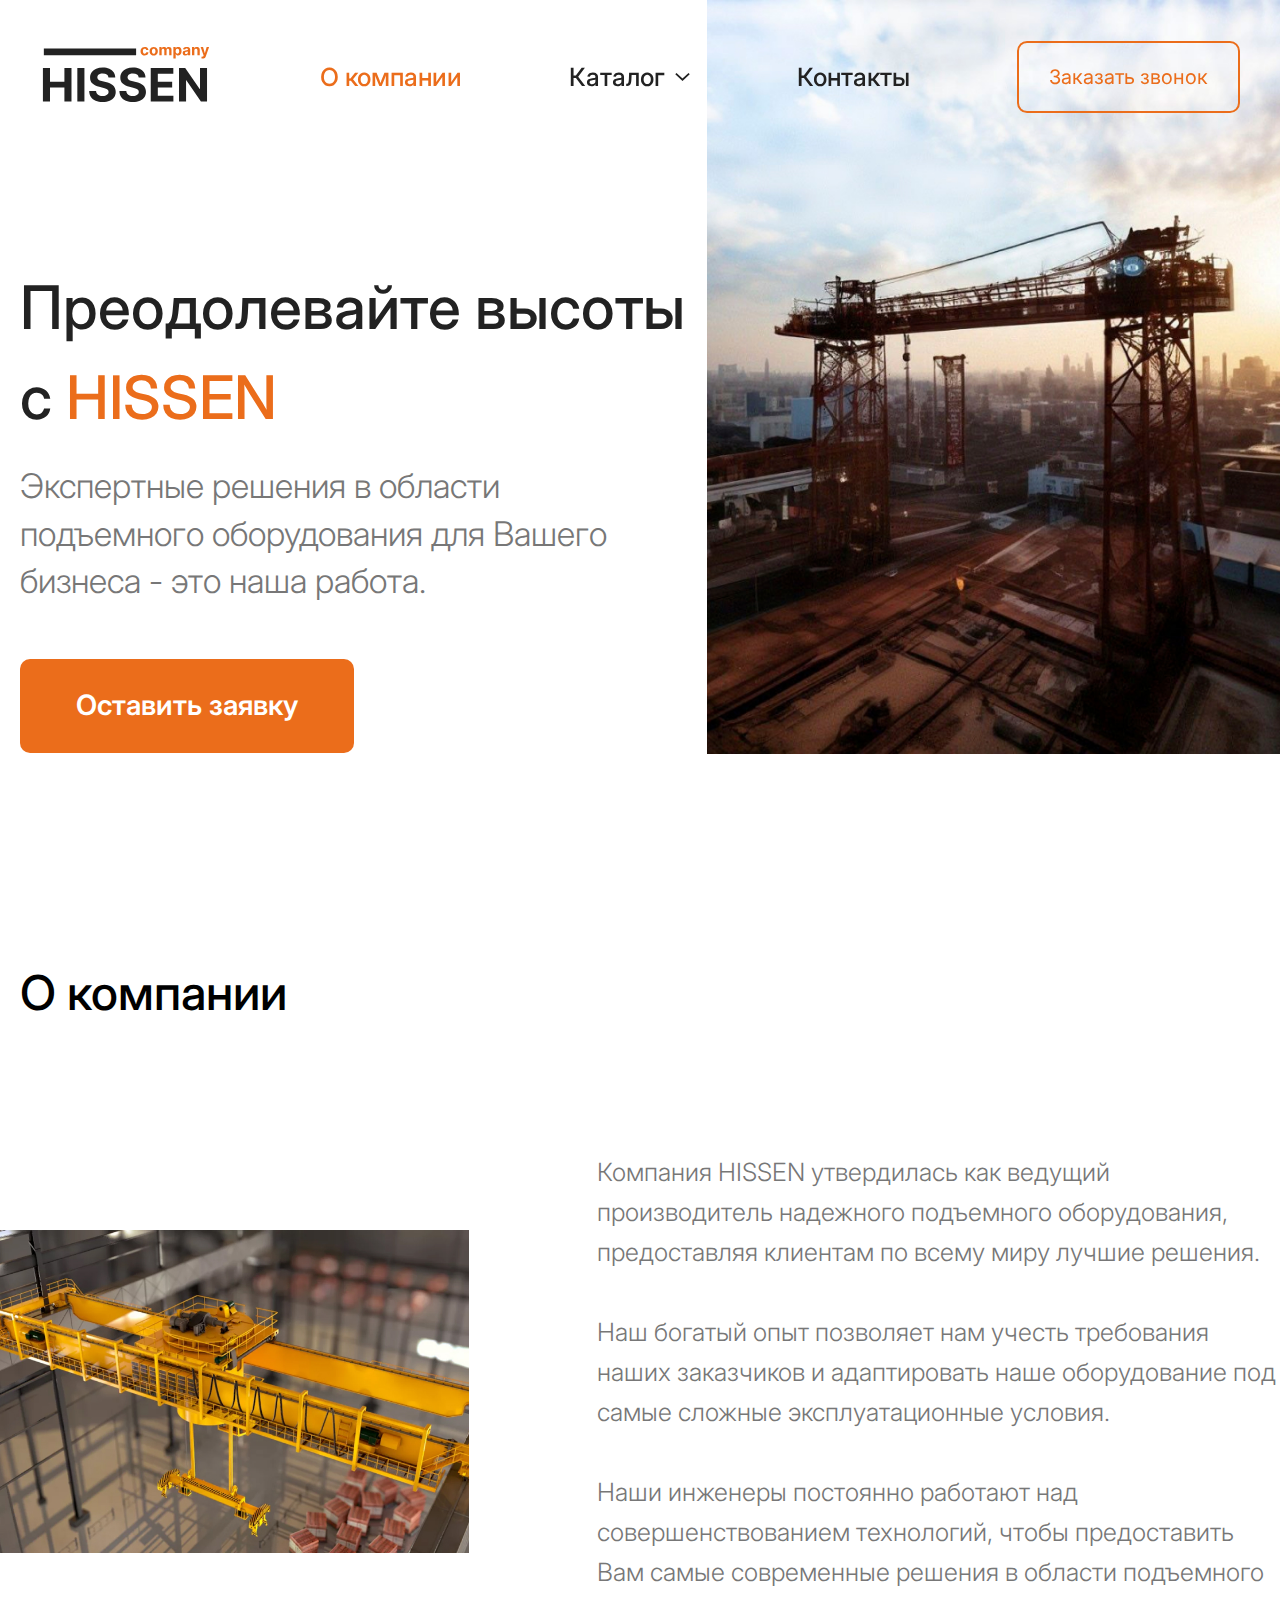
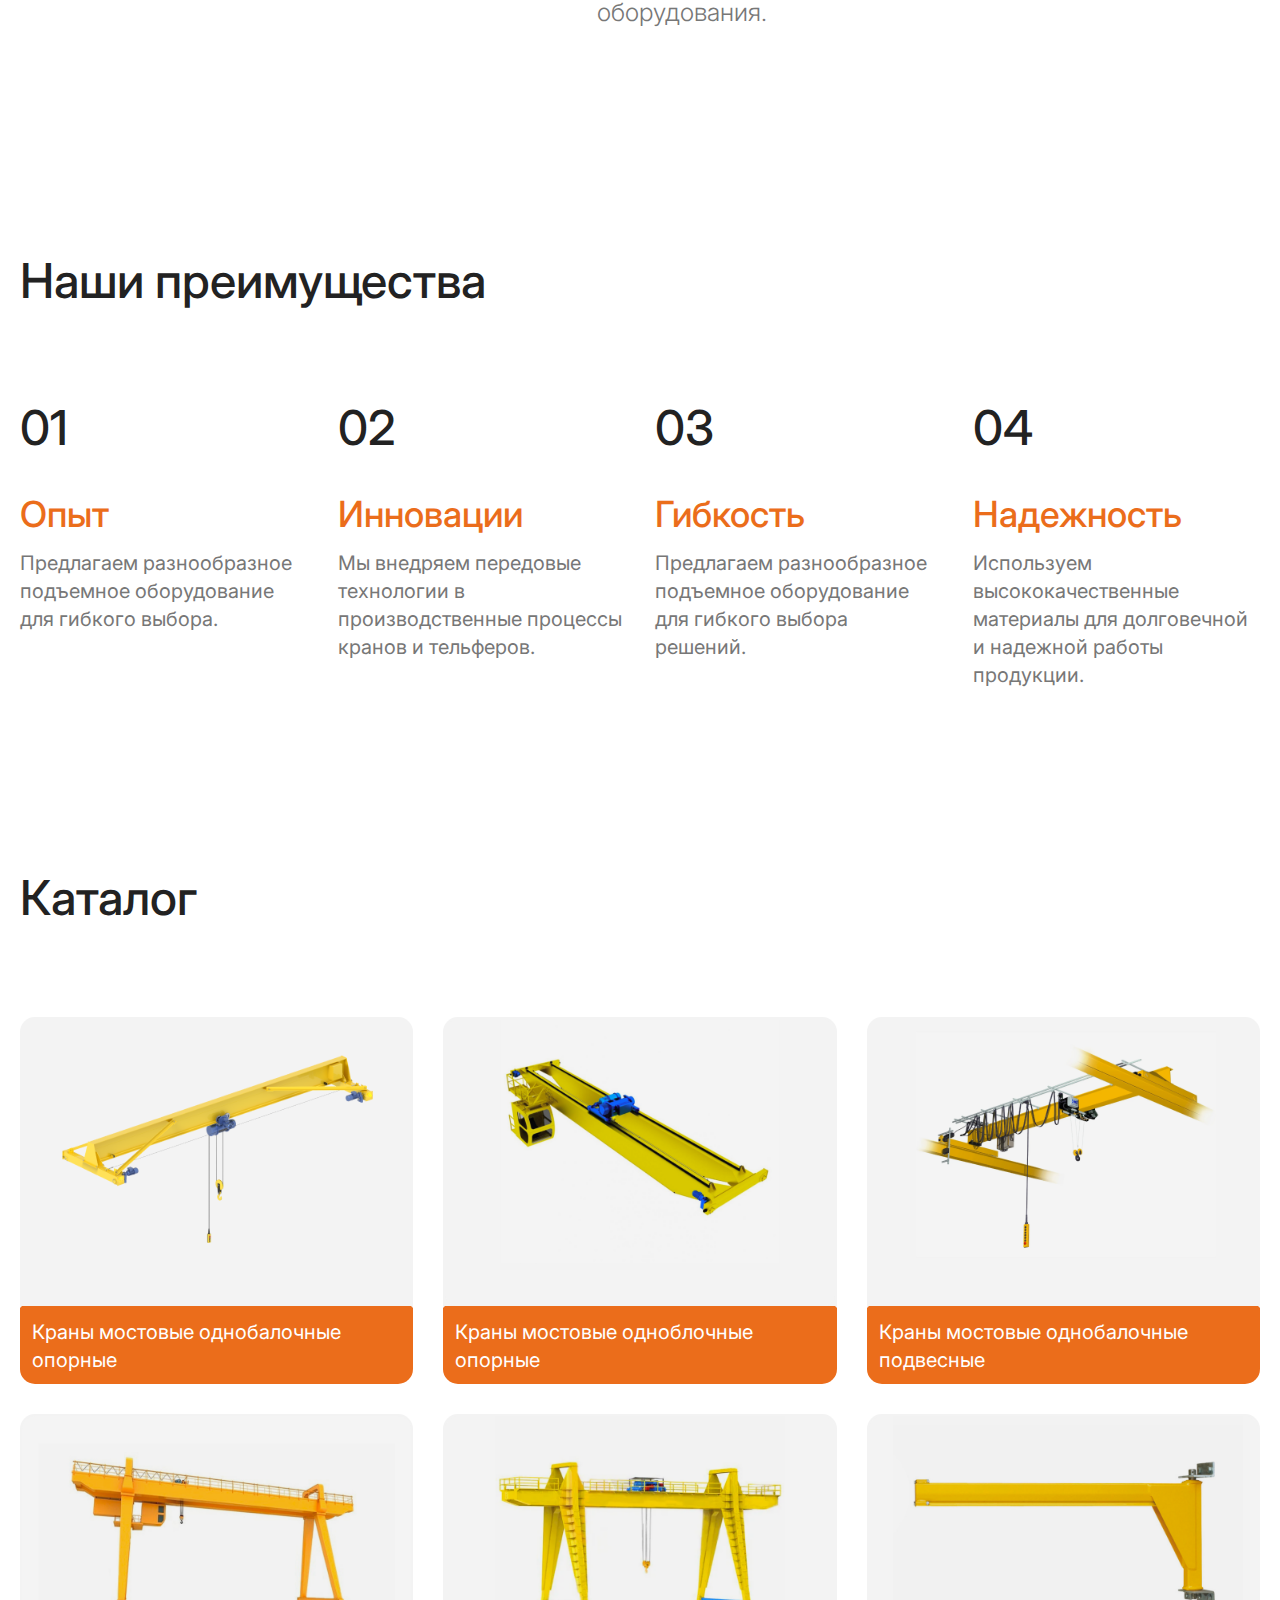
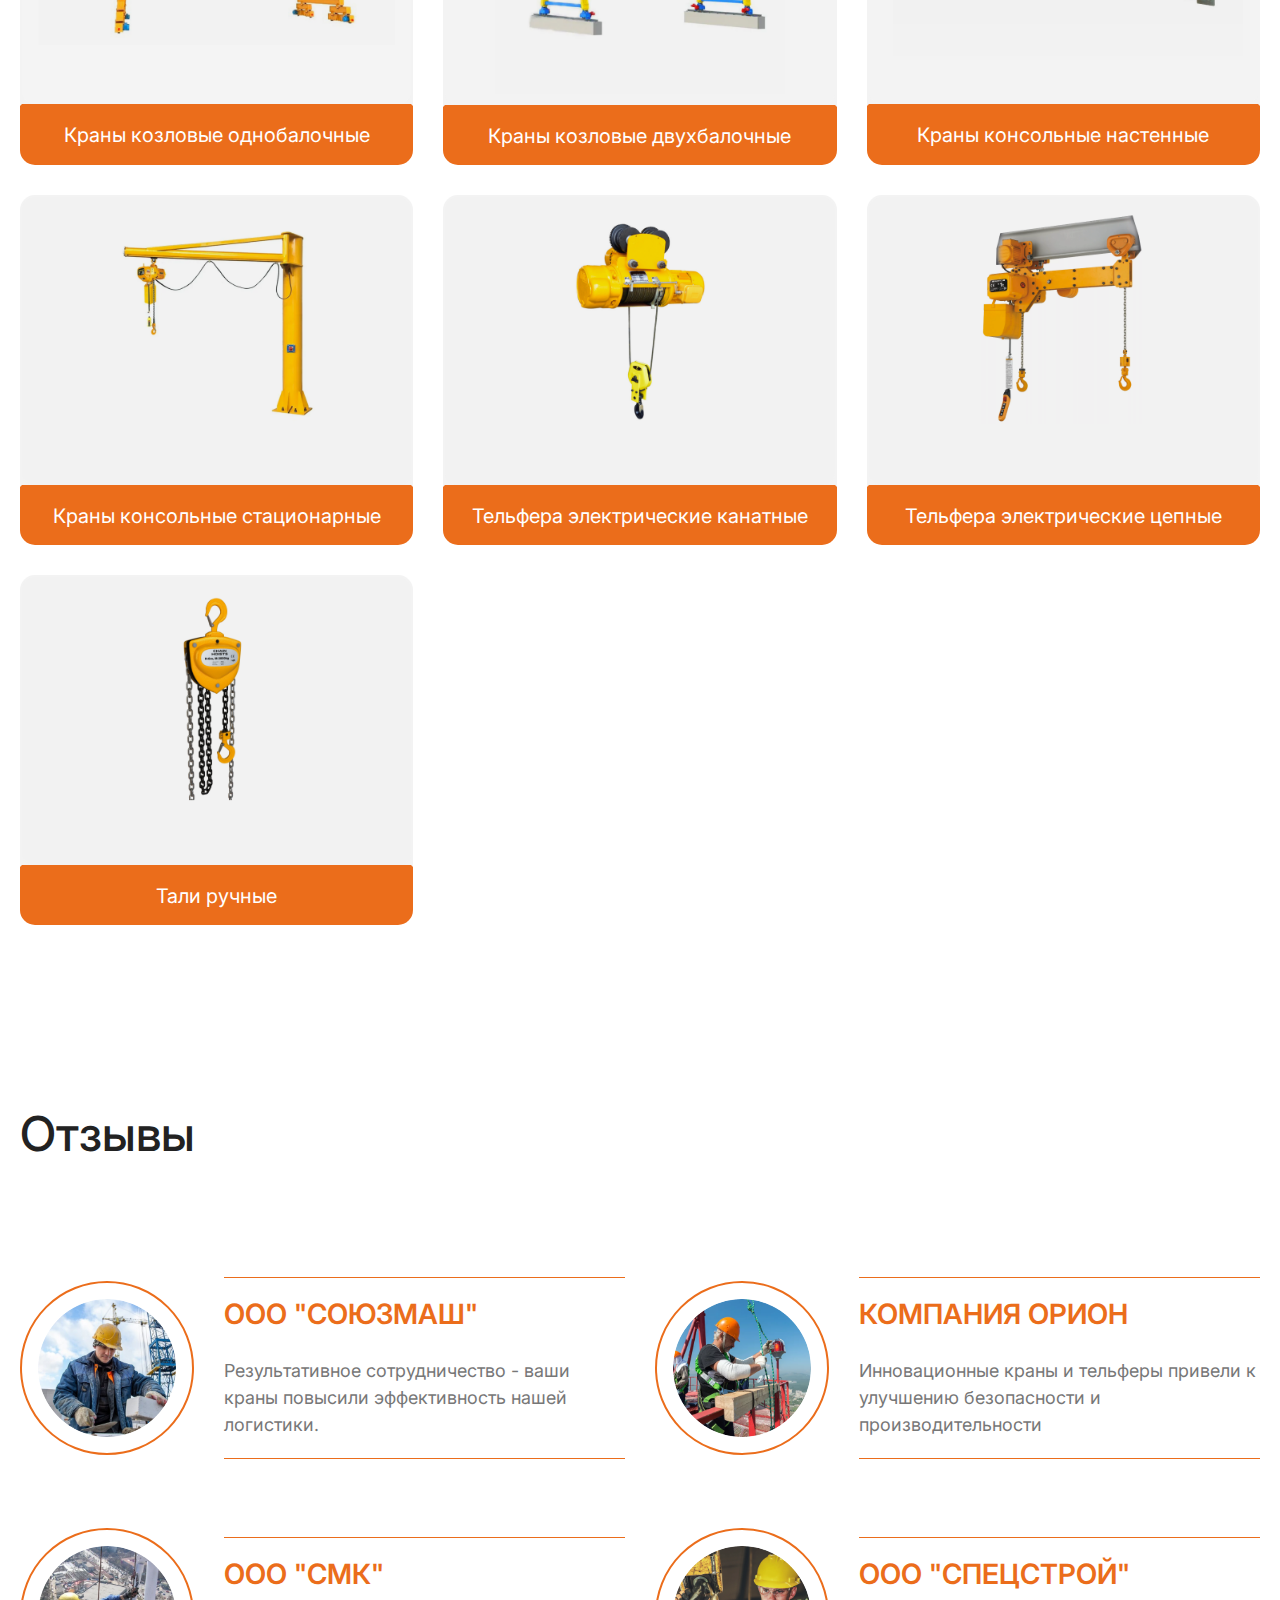
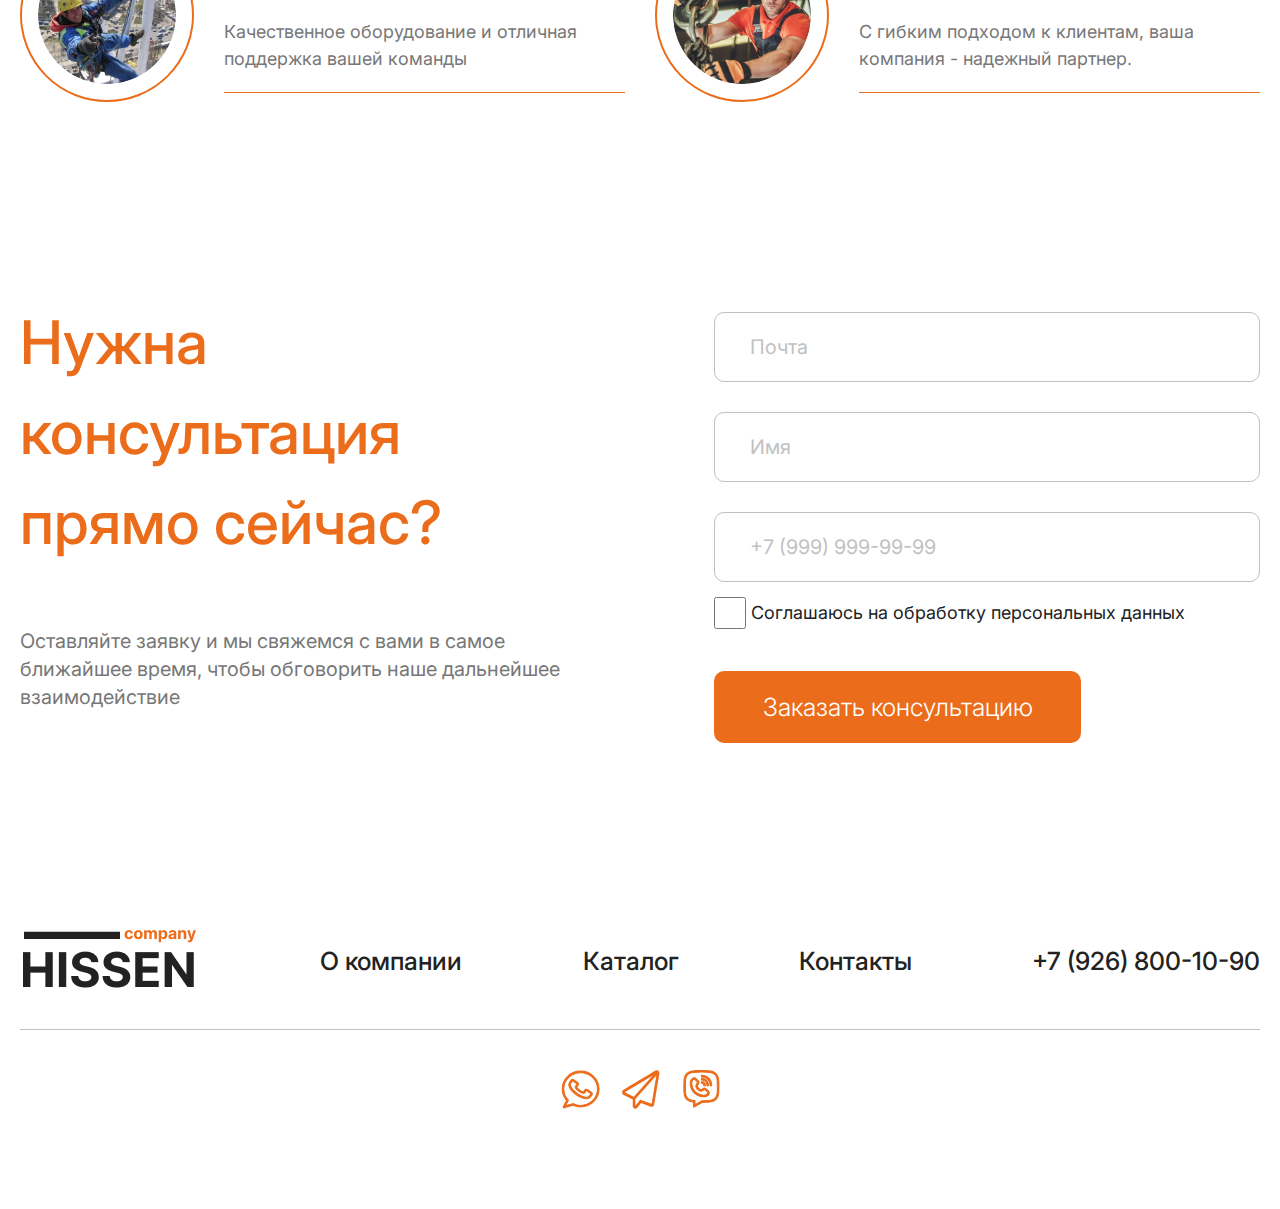
==== index.html @ 3a59b92f "Update index.html" ====
<!DOCTYPE html>
<html lang="en">
<head>
    <meta charset="UTF-8">
    <meta name="viewport" content="width=device-width, initial-scale=1.0">
    <title>Название</title>
    <link rel="stylesheet" href="./css/style.css">
</head>
<body>
    <header class="header">
        <div class="header-container container">
            <div class="header__logo header__logo_pc"><a href="/cran/index.html"><img src="./image/logo/logo.svg" alt=""></a></div>
            <div class="menu__list">
                <ul class="navbar">
                    <li><a class="menu__link text_active" href="/cran/index.html">О компании</a></li>
                    <li>
                        <a href="/cran/catalog.html" class="menu__link">Каталог</a>
                        <span class="menu__arrow">
                            <svg width="17" height="10" viewBox="0 0 17 10" fill="none" xmlns="http://www.w3.org/2000/svg">
                                <path d="M1 1.10422L8.5 8.10422L16 1.10422" stroke-width="2"/>
                            </svg>
                        </span>
                        <div class="menu__sub-list-container">
                            <ul class="menu__sub-list">
                                <li>
                                    <a href="#" class="menu__sab-link">Краны мостовые</a>
                                </li>
                                <li>
                                    <a href="#" class="menu__sab-link">Краны козловые</a>
                                </li>
                                <li>
                                    <a href="#" class="menu__sab-link">Краны консольные</a>
                                </li>
                                <li>
                                    <a href="#" class="menu__sab-link">Тельферы</a>
                                </li>
                            </ul>
                        </div>
                    </li>
                    <li><a class="menu__link" href="#">Контакты</a></li>
                </ul>
            </div>
            <a class="header__button header__button_pc">Заказать звонок</a>
            <div class="hamburger-menu">
                <input id="menu__toggle" type="checkbox">
                <label class="menu__btn" for="menu__toggle">
                <span></span>
                </label>
                <ul class="menu__box">
                    <li><a class="menu__item" href="#">О компании</a></li>
                    <li>
                        <div class="menu__box-arrow">
                            <a href="#" class="menu__item">Каталог</a>
                            <span class="menu__arrow"><img src="./image/arrow.svg" alt="arrow"></span>
                        </div>
                        <ul class="menu__sub-list">
                            <li>
                                <a href="#" class="menu__sab-link">Краны мостовые</a>
                            </li>
                            <li>
                                <a href="#" class="menu__sab-link">Краны козловые</a>
                            </li>
                            <li>
                                <a href="#" class="menu__sab-link">Краны консольные</a>
                            </li>
                            <li>
                                <a href="#" class="menu__sab-link">Тельферы</a>
                            </li>
                        </ul>
                    </li>
                    <li><a class="menu__item" href="#">Контакты</a></li>
                    <li><a class="header__button menu__item">Заказать звонок</a></li>
                </ul>
            </div>
        </div>
    </header>
    <div class="head">
        <div class="container">
            <div class="head__body">
                <div class="head__title"><h1>Преодолевайте высоты с <span>HISSEN</span></h1></div>
                <div class="head__text"><p>Экспертные решения в области подъемного оборудования для Вашего бизнеса - это наша работа.</p></div>
                <a href="#" class="head__button"><h4>Оставить заявку</h4></a>
            </div>
            <div class="head__img"><img src="./image/head/кран.jpg" alt=""></div>
        </div>
    </div>
    <div class="about">
        <div class="container">
            <div class="about__title"><h2>О компании</h2></div>
        </div>
        <div class="about__body">
            <div class="about__img"><img src="./image/about/кран.jpg" alt=""></div>
            <div class="container">
                <div class="about__text">
                    <p>Компания HISSEN утвердилась как ведущий производитель надежного подъемного оборудования, предоставляя клиентам по всему миру лучшие решения.</p>
                    <p>Наш богатый опыт позволяет нам учесть требования наших заказчиков и адаптировать наше оборудование под самые сложные эксплуатационные условия.</p>
                    <p>Наши инженеры постоянно работают над совершенствованием технологий, чтобы предоставить Вам самые современные решения в области подъемного оборудования.</p>
                </div>
            </div>
        </div>
    </div>
    <div class="advantage">
        <div class="container">
            <div class="advantage__title"><h2>Наши преимущества</h2></div>
            <div class="advantage__body">
                <div class="block-advantage">
                    <div class="block-advantage__number"><h2>01</h2></div>
                    <div class="block-advantage__body">
                        <div class="block-advantage__title"><h3>Опыт</h3></div>
                        <div class="block-advantage__text"><p>Предлагаем разнообразное подъемное оборудование для гибкого выбора.</p></div>
                    </div>
                </div>
                <div class="block-advantage">
                    <div class="block-advantage__number"><h2>02</h2></div>
                    <div class="block-advantage__body">
                        <div class="block-advantage__title"><h3>Инновации</h3></div>
                        <div class="block-advantage__text"><p>Мы внедряем передовые технологии в производственные процессы кранов и тельферов.</p></div>
                    </div>
                </div>
                <div class="block-advantage">
                    <div class="block-advantage__number"><h2>03</h2></div>
                    <div class="block-advantage__body">
                        <div class="block-advantage__title"><h3>Гибкость</h3></div>
                        <div class="block-advantage__text"><p>Предлагаем разнообразное подъемное оборудование для гибкого выбора решений.</p></div>
                    </div>
                </div>
                <div class="block-advantage">
                    <div class="block-advantage__number"><h2>04</h2></div>
                    <div class="block-advantage__body">
                        <div class="block-advantage__title"><h3>Надежность</h3></div>
                        <div class="block-advantage__text"><p>Используем высококачественные материалы для долговечной и надежной работы продукции.</p></div>
                    </div>
                </div>
            </div>
        </div>
    </div>
    <div class="catalog">
        <div class="container">
            <div class="catalog__title"><h2>Каталог</h2></div>
            <div class="catalog__body">
                <div class="block-catalog" onclick="location.href='#';">
                    <div class="block-catalog__img"><img src="./image/catalog/мостовой одноблочный опорный.png" alt=""></div>
                    <div class="block-catalog__body">
                        <div class="block-catalog__text"><p>Краны мостовые однобалочные опорные</p></div>
                    </div>
                </div>
                <div class="block-catalog" onclick="location.href='#';">
                    <div class="block-catalog__img"><img src="./image/catalog/мостовой двухбалочный опорный.png" alt=""></div>
                    <div class="block-catalog__body">
                        <div class="block-catalog__text"><p>Краны мостовые одноблочные опорные</p></div>
                    </div>
                </div>
                <div class="block-catalog" onclick="location.href='#';">
                    <div class="block-catalog__img"><img src="./image/catalog/мостовые однобалочные подвесные.png" alt=""></div>
                    <div class="block-catalog__body">
                        <div class="block-catalog__text"><p>Краны мостовые однобалочные подвесные</p></div>
                    </div>
                </div>
                <div class="block-catalog" onclick="location.href='#';">
                    <div class="block-catalog__img"><img src="./image/catalog/козловой однобалочный.png" alt=""></div>
                    <div class="block-catalog__body">
                        <div class="block-catalog__text"><p>Краны козловые однобалочные</p></div>
                    </div>
                </div>
                <div class="block-catalog" onclick="location.href='#';">
                    <div class="block-catalog__img"><img src="./image/catalog/козловой двухбалочный.png" alt=""></div>
                    <div class="block-catalog__body">
                        <div class="block-catalog__text"><p>Краны козловые двухбалочные</p></div>
                    </div>
                </div>
                <div class="block-catalog" onclick="location.href='#';">
                    <div class="block-catalog__img"><img src="./image/catalog/консольные настенные.png" alt=""></div>
                    <div class="block-catalog__body">
                        <div class="block-catalog__text"><p>Краны консольные настенные</p></div>
                    </div>
                </div>
                <div class="block-catalog" onclick="location.href='#';">
                    <div class="block-catalog__img"><img src="./image/catalog/консольный стационарный.png" alt=""></div>
                    <div class="block-catalog__body">
                        <div class="block-catalog__text"><p>Краны консольные стационарные</p></div>
                    </div>
                </div>
                <div class="block-catalog" onclick="location.href='#';">
                    <div class="block-catalog__img"><img src="./image/catalog/Тельфер электрический катный.png" alt=""></div>
                    <div class="block-catalog__body">
                        <div class="block-catalog__text"><p>Тельфера электрические канатные</p></div>
                    </div>
                </div>
                <div class="block-catalog" onclick="location.href='#';">
                    <div class="block-catalog__img"><img src="./image/catalog/тельфер электрический цепной.png" alt=""></div>
                    <div class="block-catalog__body">
                        <div class="block-catalog__text"><p>Тельфера электрические цепные</p></div>
                    </div>
                </div>
                <div class="block-catalog" onclick="location.href='#';">
                    <div class="block-catalog__img"><img src="./image/catalog/тали ручной.png" alt=""></div>
                    <div class="block-catalog__body">
                        <div class="block-catalog__text"><p>Тали ручные</p></div>
                    </div>
                </div>
            </div>
        </div>
    </div>
    <div class="feedback">
        <div class="container">
            <div class="feedback__title"><h2>Отзывы</h2></div>
            <div class="feedback__body">
                <div class="feedback-block">
                    <div class="feedback-block__img"><img src="./image/feedback/1 строитель.png" alt=""></div>
                    <div class="feedback-block__body">
                        <div class="feedback-block__title"><h4>ООО "СОЮЗМАШ"</h4></div>
                        <div class="feedback-block__text"><p>Результативное сотрудничество - ваши краны повысили эффективность нашей логистики.</p></div>
                    </div>
                </div>
                <div class="feedback-block">
                    <div class="feedback-block__img"><img src="./image/feedback/2 строитель.png" alt=""></div>
                    <div class="feedback-block__body">
                        <div class="feedback-block__title"><h4>КОМПАНИЯ ОРИОН</h4></div>
                        <div class="feedback-block__text"><p>Инновационные краны и тельферы привели к улучшению безопасности и производительности</p></div>
                    </div>
                </div>
                <div class="feedback-block">
                    <div class="feedback-block__img"><img src="./image/feedback/3 строитель.png" alt=""></div>
                    <div class="feedback-block__body">
                        <div class="feedback-block__title"><h4>ООО "СМК"</h4></div>
                        <div class="feedback-block__text"><p>Качественное оборудование и отличная поддержка вашей команды</p></div>
                    </div>
                </div>
                <div class="feedback-block">
                    <div class="feedback-block__img"><img src="./image/feedback/4 строитель.png" alt=""></div>
                    <div class="feedback-block__body">
                        <div class="feedback-block__title"><h4>ООО "СПЕЦСТРОЙ"</h4></div>
                        <div class="feedback-block__text"><p>С гибким подходом к клиентам, ваша компания - надежный партнер.</p></div>
                    </div>
                </div>
            </div>
        </div>
    </div>
    <div class="form">
        <div class="container">
            <div class="form__text-block">
                <div class="form__title"><h2>Нужна консультация прямо сейчас?</h2></div>
                <div class="form__text"><p>Оставляйте заявку и мы свяжемся с вами в самое ближайшее время, чтобы обговорить наше дальнейшее взаимодействие</p></div>
            </div>
            <form class="form-main">
                <input type="email" placeholder="Почта" class="form-main__input-email input" name="email" tabindex="1">
                <input type="name" placeholder="Имя" class="form-main__input-name input" name="name" tabindex="2">
                <input type="tel" placeholder="+7 (999) 999-99-99" class="form-main__input-tel input" name="tel" required tabindex="3">
                <div class="form-main__chekbox-personal">
                    <input type="checkbox" class="form-main__chekbox" name="personal-info" value="yes" required tabindex="4">
                    <label for="checkbox"><p class="form-main__text">Соглашаюсь на обработку персональных данных</p></label>
                </div>
                <button type="submit" class="form-main__button">Заказать консультацию</button>
            </form>
        </div>
    </div>
    <footer class="footer">
        <div class="container">
            <div class="footer__main">
                <div class="footer__logo"><a href="#"><img src="./image/logo/logo.png" alt=""></a></div>
                <div class="menu__list">
                    <ul class="navbar">
                        <li><a class="menu__link" href="#">О компании</a></li>
                        <li><a class="menu__link" href="#">Каталог</a></li>
                        <li><a class="menu__link" href="#">Контакты</a></li>
                    </ul>
                </div>
                <a href="#" class="footer__phone">+7 (926) 800-10-90</a>
            </div>
            <div class="footer-messenger">
                <div class="footer-messenger__whatsapp"><a href="#"><img src="./image/footer/whatsapp.svg" alt=""></a></div>
                <div class="footer-messenger__tg"><a href="#"><img src="./image/footer/tg.svg" alt=""></a></div>
                <div class="footer-messenger__viber"><a href="#"><img src="./image/footer/viber.svg" alt=""></a></div>
            </div>
        </div>
    </footer>
    <script src="./js/script.js"></script>
</body>
</html>
---- css/style.css ----
@charset "UTF-8";
/*Обнуление*/
@import url("https://fonts.googleapis.com/css2?family=Inter:wght@100..900&display=swap");
* {
  padding: 0;
  margin: 0;
  border: 0;
}

*, *:before, *:after {
  box-sizing: border-box;
}

:focus, :active {
  outline: none;
}

a:focus, a:active {
  outline: none;
}

nav, footer, header, aside {
  display: block;
}

html, body {
  height: 100%;
  width: 100%;
  font-size: 100%;
  line-height: 1;
  font-size: 14px;
  -ms-text-size-adjust: 100%;
  -moz-text-size-adjust: 100%;
  -webkit-text-size-adjust: 100%;
}

input, button, textarea {
  font-family: inherit;
}

input::-ms-clear {
  display: none;
}

button {
  cursor: pointer;
}

button::-moz-focus-inner {
  padding: 0;
  border: 0;
}

a, a:visited {
  text-decoration: none;
}

a:hover {
  text-decoration: none;
}

ul li {
  list-style: none;
}

img {
  vertical-align: top;
}

h1, h2, h3, h4, h5, h6 {
  font-size: inherit;
  font-weight: inherit;
}

/*--------------------*/
body {
  font-family: "Inter", sans-serif;
  font-optical-sizing: auto;
  font-style: normal;
}

.container {
  max-width: 1520px;
  margin: 0 auto;
}

.form .container .form__text-block .form__title, .head .container .head__body .head__title {
  font-size: 60px;
  font-weight: 500;
  line-height: 90px;
}
@media (max-width: 510px) {
  .form .container .form__text-block .form__title, .head .container .head__body .head__title {
    font-size: 40px;
    font-weight: 500;
    line-height: 57.6px;
  }
}

.pages_catalog .container .pages-catalog__title, .feedback .container .feedback__title, .catalog .container .catalog__title, .advantage .container .advantage__body .block-advantage .block-advantage__number, .advantage .container .advantage__title, .about .container .about__title {
  font-size: 48px;
  font-weight: 500;
  line-height: 57.6px;
}
@media (max-width: 510px) {
  .pages_catalog .container .pages-catalog__title, .feedback .container .feedback__title, .catalog .container .catalog__title, .advantage .container .advantage__body .block-advantage .block-advantage__number, .advantage .container .advantage__title, .about .container .about__title {
    font-size: 38px;
    font-weight: 500;
    line-height: 54px;
  }
}

.advantage .container .advantage__body .block-advantage .block-advantage__body .block-advantage__title {
  font-size: 36px;
  font-weight: 500;
  line-height: 54px;
}
@media (max-width: 510px) {
  .advantage .container .advantage__body .block-advantage .block-advantage__body .block-advantage__title {
    font-size: 28px;
    font-weight: 600;
    line-height: 33.6px;
  }
}

.pages_catalog .container .pages-catalog__body .pages-catalog-block__body .pages-catalog-block__title, .feedback .container .feedback__body .feedback-block .feedback-block__body .feedback-block__title, .head .container .head__body .head__button h4 {
  font-size: 28px;
  font-weight: 600;
  line-height: 33.6px;
}
@media (max-width: 510px) {
  .pages_catalog .container .pages-catalog__body .pages-catalog-block__body .pages-catalog-block__title, .feedback .container .feedback__body .feedback-block .feedback-block__body .feedback-block__title, .head .container .head__body .head__button h4 {
    font-size: 25px;
    font-weight: 500;
    line-height: 30px;
  }
}

.footer .container .footer__main .footer__phone, .footer .container .footer__main .menu__list .menu__link, .header .header-container .hamburger-menu, .header .header-container .menu__list .menu__link {
  font-size: 25px;
  font-weight: 500;
  line-height: 30px;
}
@media (max-width: 510px) {
  .footer .container .footer__main .footer__phone, .footer .container .footer__main .menu__list .menu__link, .header .header-container .hamburger-menu, .header .header-container .menu__list .menu__link {
    font-size: 20px;
    font-weight: 500;
    line-height: 28px;
  }
}

.head .container .head__body .head__text {
  font-size: 34px;
  font-weight: 300;
  line-height: 47.6px;
}
@media (max-width: 510px) {
  .head .container .head__body .head__text {
    font-size: 25px;
    font-weight: 300;
    line-height: 40px;
  }
}

.form .container .form-main .form-main__button, .about .about__body .container .about__text {
  font-size: 25px;
  font-weight: 300;
  line-height: 40px;
}
@media (max-width: 510px) {
  .form .container .form-main .form-main__button, .about .about__body .container .about__text {
    font-size: 20px;
    font-weight: 400;
    line-height: 28px;
  }
}

.form .container .form-main .input::-moz-placeholder {
  font-size: 20px;
  font-weight: 400;
  line-height: 28px;
}

.form .container .form-main .input::placeholder, .form .container .form-main .input, .form .container .form__text-block .form__text, .catalog .container .catalog__body .block-catalog .block-catalog__body .block-catalog__text, .advantage .container .advantage__body .block-advantage .block-advantage__body .block-advantage__text, .header .header-container .header__button, .header .header-container .menu__list .menu__sub-list-container .menu__sub-list .menu__sab-link {
  font-size: 20px;
  font-weight: 400;
  line-height: 28px;
}
@media (max-width: 510px) {
  .form .container .form-main .input::-moz-placeholder {
    font-size: 18px;
    font-weight: 400;
    line-height: 27px;
  }
  .form .container .form-main .input::placeholder, .form .container .form-main .input, .form .container .form__text-block .form__text, .catalog .container .catalog__body .block-catalog .block-catalog__body .block-catalog__text, .advantage .container .advantage__body .block-advantage .block-advantage__body .block-advantage__text, .header .header-container .header__button, .header .header-container .menu__list .menu__sub-list-container .menu__sub-list .menu__sab-link {
    font-size: 18px;
    font-weight: 400;
    line-height: 27px;
  }
}

.pages_catalog .container .pages-catalog__body .pages-catalog-block__body .pages-catalog-block__text, .form .container .form-main .form-main__chekbox-personal .form-main__text, .feedback .container .feedback__body .feedback-block .feedback-block__body .feedback-block__text {
  font-size: 18px;
  font-weight: 400;
  line-height: 27px;
}
@media (max-width: 510px) {
  .pages_catalog .container .pages-catalog__body .pages-catalog-block__body .pages-catalog-block__text, .form .container .form-main .form-main__chekbox-personal .form-main__text, .feedback .container .feedback__body .feedback-block .feedback-block__body .feedback-block__text {
    font-size: 16px;
    font-weight: 400;
    line-height: 26px;
  }
}

.header .header-container .menu__list .menu__sub-list-container .menu__sub-list .menu__sab-link:hover {
  color: #EB6D1B !important;
}

.text_active {
  color: #EB6D1B !important;
}

.header {
  padding: 40px 20px;
  position: fixed;
  left: 0%;
  right: 0%;
  color: #eeeeee;
  transition: 0.5s ease;
  z-index: 10;
}
.header._active {
  background-color: hsla(0, 0%, 100%, 0.85);
  -webkit-backdrop-filter: blur(4px);
          backdrop-filter: blur(4px);
}
@media (max-width: 900px) {
  .header {
    padding: 10px 20px;
  }
}
.header .header-container {
  display: flex;
  align-items: center;
  height: 100%;
  border-radius: 10px;
  padding: 0 20px;
}
.header .header-container .header__logo {
  font-size: 28px;
  z-index: 1;
  height: 73px;
}
.header .header-container .header__logo img {
  height: 100%;
}
@media (max-width: 900px) {
  .header .header-container .header__logo {
    height: 70px;
  }
  .header .header-container .header__logo img {
    height: 70px;
  }
}
.header .header-container .menu__list {
  display: flex;
  width: 100%;
  height: 100%;
  align-items: center;
  justify-content: center;
}
@media (max-width: 900px) {
  .header .header-container .menu__list {
    display: none;
  }
}
.header .header-container .menu__list .navbar {
  display: flex;
  justify-content: space-evenly;
  width: 100%;
}
.header .header-container .menu__list .navbar li {
  position: relative;
  display: flex;
  align-items: center;
}
.header .header-container .menu__list .menu__link {
  transition: all 0.2s ease;
  display: flex;
  color: #222222;
}
.header .header-container .menu__list .menu__link:hover {
  color: #EB6D1B;
}
.header .header-container .menu__list .navbar li:hover .menu__link {
  color: #EB6D1B;
}
.header .header-container .menu__list .menu__arrow {
  display: flex;
  align-items: center;
  transition: all 0.4s ease 0s;
  width: 15px;
  height: 100%;
  margin: 0 0 0 10px;
  cursor: pointer;
}
.header .header-container .menu__list .menu__arrow svg {
  stroke: #222222;
}
.header .header-container .menu__list .menu__arrow img {
  width: 100%;
  height: 7px;
}
.header .header-container .menu__list .navbar li:hover .menu__arrow {
  transform: rotate(180deg);
}
.header .header-container .menu__list .navbar li:hover .menu__arrow svg {
  stroke: #EB6D1B;
}
.header .header-container .menu__list .menu__sub-list-container {
  padding-top: 11px;
  position: absolute;
  display: flex;
  width: 100%;
  top: 100%;
  left: 50%;
  transform: translateX(-50%);
}
.header .header-container .menu__list .menu__sub-list-container .menu__sub-list {
  overflow: hidden;
  background-color: #fff;
  box-shadow: 0px 0px 10px 0px hsla(0, 0%, 0%, 0.15);
  position: absolute;
  display: flex;
  top: 100%;
  left: 50%;
  margin-top: 0px;
  justify-content: center;
  text-align: left;
  flex-direction: column;
  border-radius: 10px;
  pointer-events: all;
  pointer-events: none;
  transition: transform 0.2s ease-in-out;
  transform: scaleY(0) translateX(-50%);
  transform-origin: 0 0;
}
.header .header-container .menu__list .menu__sub-list-container .menu__sub-list li {
  margin: 7.5px 30px;
  white-space: nowrap;
}
.header .header-container .menu__list .menu__sub-list-container .menu__sub-list li:last-child {
  margin: 7.5px 30px 25px 30px;
}
.header .header-container .menu__list .menu__sub-list-container .menu__sub-list li:first-child {
  margin: 25px 30px 7.5px 30px;
}
.header .header-container .menu__list .menu__sub-list-container .menu__sub-list .menu__sab-link {
  color: #222222;
  transition: 0.2s ease;
}
.header .header-container .menu__list .navbar li:hover .menu__sub-list {
  transform: scaleY(1) translateX(-50%);
  pointer-events: fill;
}
.header .header-container .header__button {
  border: 2px solid #EB6D1B;
  border-radius: 10px;
  padding: 20px 30px;
  cursor: pointer;
  color: #EB6D1B;
  align-items: center;
  text-align: center;
  white-space: nowrap;
}
@media (max-width: 900px) {
  .header .header-container .header__button_pc {
    display: none;
  }
}

body._touch .header-container .menu__list .navbar li:hover .menu__link {
  color: #222222;
}
body._touch .header-container .menu__list .navbar li:hover .menu__arrow {
  transform: rotate(0deg);
}
body._touch .header-container .menu__list .navbar li:hover .menu__arrow svg {
  stroke: #222222;
}
body._touch .header-container .menu__list .navbar li:hover .menu__sub-list {
  transform: scaleY(0) translateX(-50%);
  pointer-events: fill;
}
body._touch .header-container .menu__list .navbar._active li:hover .menu__link {
  color: #EB6D1B;
}
body._touch .header-container .menu__list .navbar._active li:hover .menu__arrow {
  transform: rotate(180deg);
}
body._touch .header-container .menu__list .navbar._active li:hover .menu__arrow svg {
  stroke: #EB6D1B;
}
body._touch .header-container .menu__list .navbar._active li:hover .menu__sub-list {
  transform: scaleY(1) translateX(-50%);
  pointer-events: fill;
}

.header .header-container .hamburger-menu {
  display: none;
}
@media (max-width: 900px) {
  .header .header-container .hamburger-menu {
    display: flex;
  }
  .header .header-container .hamburger-menu #menu__toggle {
    display: none;
  }
  .header .header-container .hamburger-menu .menu__btn {
    display: flex;
    align-items: center;
    position: fixed;
    top: 32px;
    right: 34px;
    width: 26px;
    height: 26px;
    cursor: pointer;
    z-index: 1;
  }
  .header .header-container .hamburger-menu .menu__btn > span,
  .header .header-container .hamburger-menu .menu__btn > span::before,
  .header .header-container .hamburger-menu .menu__btn > span::after {
    display: block;
    position: absolute;
    width: 100%;
    height: 2px;
    background-color: #222;
  }
  .header .header-container .hamburger-menu .menu__btn > span::before {
    content: "";
    top: -8px;
  }
  .header .header-container .hamburger-menu .menu__btn > span::after {
    content: "";
    top: 8px;
  }
  .header .header-container .hamburger-menu .menu__box {
    width: 0;
    overflow: hidden;
    position: fixed;
    top: 0;
    left: 0px;
    padding-top: 100px;
    height: 100vh;
    background-color: #fff;
    transition: width 0.3s ease;
  }
  .header .header-container .hamburger-menu .menu__box li {
    min-width: 220px;
    margin: 20px 0;
    min-height: 44px;
  }
  .header .header-container .hamburger-menu .menu__box li a {
    display: block;
    height: 44px;
    margin: 0 30px;
  }
  .header .header-container .hamburger-menu .menu__box li._active > .menu__sub-list {
    max-height: 400px;
  }
  .header .header-container .hamburger-menu .menu__box li._active .menu__box-arrow .menu__arrow img {
    transform: rotate(180deg);
  }
  .header .header-container .hamburger-menu .menu__box .menu__box-arrow {
    display: flex;
    align-items: center;
    justify-content: center;
  }
  .header .header-container .hamburger-menu .menu__box .menu__box-arrow .menu__item {
    font-size: 20px;
    color: #222;
  }
  .header .header-container .hamburger-menu .menu__box .menu__box-arrow .menu__arrow {
    display: inline-block;
    transition: all 0.5s ease 0s;
    width: 40px;
    height: 44px;
    margin: 0 0 0 auto;
    background-color: #C1C1C1;
    cursor: pointer;
  }
  .header .header-container .hamburger-menu .menu__box .menu__box-arrow .menu__arrow img {
    width: 80%;
    height: 100%;
    display: flex;
    justify-content: center;
    margin: 0 auto;
    transition: all 0.4s ease;
    -webkit-transition: all 0.4s ease;
    -moz-transition: all 0.4s ease;
    -o-transition: all 0.4s ease;
  }
  .header .header-container .hamburger-menu .menu__box .menu__item {
    font-size: 20px;
    color: #222;
  }
  .header .header-container .hamburger-menu .menu__box .menu__sub-list {
    max-height: 0;
    font-size: 20px;
    background-color: #C1C1C1;
    overflow: hidden;
    transition: max-height 0.4s ease;
  }
  .header .header-container .hamburger-menu .menu__box .menu__sub-list li a {
    color: #222;
  }
  .header .header-container .hamburger-menu .menu__box .header__button {
    max-width: 230px;
    display: flex;
    align-items: center;
    justify-content: center;
  }
  .header .header-container .hamburger-menu #menu__toggle:checked ~ .menu__btn > span {
    transform: rotate(45deg);
  }
  .header .header-container .hamburger-menu #menu__toggle:checked ~ .menu__btn > span::before {
    top: 0;
    transform: rotate(0);
  }
  .header .header-container .hamburger-menu #menu__toggle:checked ~ .menu__btn > span::after {
    top: 0;
    transform: rotate(90deg);
  }
  .header .header-container .hamburger-menu #menu__toggle:checked ~ .menu__box {
    width: 100%;
  }
  .header .header-container .hamburger-menu .menu__btn > span,
  .header .header-container .hamburger-menu .menu__btn > span::before,
  .header .header-container .hamburger-menu .menu__btn > span::after {
    transition-duration: 0.25s;
  }
}

.head {
  margin-bottom: 170px;
  padding-bottom: 40px;
}
@media (max-width: 900px) {
  .head {
    background: url("../image/head/кран_затемнён.jpg") 0 0 no-repeat;
    background-size: cover;
  }
}
.head .container {
  display: flex;
}
.head .container .head__body {
  padding-top: 262px;
  margin: 0 20px;
}
.head .container .head__body .head__title {
  color: #222;
  margin-bottom: 20px;
}
.head .container .head__body .head__title span {
  color: #EB6D1B;
}
.head .container .head__body .head__text {
  color: #777777;
  margin-bottom: 54px;
}
.head .container .head__body .head__button {
  display: flex;
  width: 334px;
  height: 94px;
  background-color: #EB6D1B;
  border-radius: 10px;
}
.head .container .head__body .head__button h4 {
  width: 100%;
  display: flex;
  align-items: center;
  justify-content: center;
  color: #fff;
}
@media (max-width: 510px) {
  .head .container .head__body .head__button {
    width: 100%;
  }
}
.head .container .head__img {
  width: 100%;
  height: 100%;
}
@media (max-width: 900px) {
  .head .container .head__img {
    display: none;
  }
}
.head .container .head__img img {
  width: 100%;
  background-size: cover;
}

.about {
  margin-bottom: 180px;
}
.about .container .about__title {
  margin: 0 0 90px 20px;
}
.about .about__body {
  display: flex;
  align-items: center;
}
@media (max-width: 900px) {
  .about .about__body {
    flex-direction: column;
  }
}
.about .about__body .about__img {
  width: 100%;
  height: 100%;
  margin-right: 64px;
}
@media (max-width: 900px) {
  .about .about__body .about__img {
    width: 80%;
    margin: 0 auto;
  }
  .about .about__body .about__img img {
    border: 2px solid #EB6D1B;
    border-radius: 10px;
  }
}
.about .about__body .about__img img {
  width: 100%;
}
.about .about__body .container .about__text {
  color: #777777;
  margin-left: 64px;
}
.about .about__body .container .about__text p {
  margin: 40px 0;
}
@media (max-width: 900px) {
  .about .about__body .container .about__text {
    margin: 0 20px;
  }
}

.advantage {
  margin: 0 20px 180px 20px;
}
.advantage .container .advantage__title {
  color: #222;
  margin-bottom: 90px;
}
.advantage .container .advantage__body {
  display: grid;
  grid-template-columns: repeat(4, 1fr);
  grid-gap: 30px;
}
@media (max-width: 900px) {
  .advantage .container .advantage__body {
    grid-template-columns: repeat(2, 1fr);
  }
}
@media (max-width: 510px) {
  .advantage .container .advantage__body {
    grid-template-columns: repeat(1, 1fr);
  }
}
.advantage .container .advantage__body .block-advantage {
  display: flex;
  flex-direction: column;
}
@media (max-width: 510px) {
  .advantage .container .advantage__body .block-advantage {
    flex-direction: row;
  }
  .advantage .container .advantage__body .block-advantage .block-advantage__number {
    margin-right: 20px;
    margin: auto 20px auto 0;
  }
}
.advantage .container .advantage__body .block-advantage .block-advantage__number {
  color: #222;
  margin-bottom: 30px;
}
.advantage .container .advantage__body .block-advantage .block-advantage__body .block-advantage__title {
  color: #EB6D1B;
  margin-bottom: 8px;
}
.advantage .container .advantage__body .block-advantage .block-advantage__body .block-advantage__text {
  color: #777;
}

.catalog {
  margin: 0 20px 180px 20px;
}
.catalog .container .catalog__title {
  color: #222;
  margin-bottom: 90px;
}
.catalog .container .catalog__body {
  display: grid;
  grid-template-columns: repeat(3, 1fr);
  grid-gap: 30px;
  grid-auto-rows: minmax(100px, auto);
  justify-content: center;
}
@media (max-width: 900px) {
  .catalog .container .catalog__body {
    grid-template-columns: repeat(2, 1fr);
  }
}
@media (max-width: 510px) {
  .catalog .container .catalog__body {
    grid-template-columns: repeat(1, 1fr);
  }
}
.catalog .container .catalog__body .block-catalog {
  display: flex;
  flex-direction: column;
  cursor: pointer;
}
.catalog .container .catalog__body .block-catalog .block-catalog__img img {
  width: 100%;
  background-size: cover;
  background-color: #F3F3F3;
  border-top-left-radius: 15px;
  border-top-right-radius: 15px;
  border: 2px solid rgba(0, 0, 0, 0);
  border-bottom: 2px solid #EB6D1B;
}
.catalog .container .catalog__body .block-catalog .block-catalog__body {
  width: 100%;
  min-height: 58px;
  display: flex;
  align-items: center;
  justify-content: center;
  background-color: #EB6D1B;
  flex: 0 1 33.333%;
  border-bottom-left-radius: 15px;
  border-bottom-right-radius: 15px;
}
.catalog .container .catalog__body .block-catalog .block-catalog__body .block-catalog__text {
  color: #fff;
  height: 100%;
  display: flex;
  align-items: center;
  margin: 10px 12px;
}
.catalog .container .catalog__body .block-catalog:hover .block-catalog__img img {
  border-top: 2px solid #EB6D1B;
  border-left: 2px solid #EB6D1B;
  border-right: 2px solid #EB6D1B;
}

.feedback {
  margin: 0 20px 180px 20px;
}
.feedback .container .feedback__title {
  color: #222;
  margin-bottom: 90px;
}
.feedback .container .feedback__body {
  display: grid;
  grid-template-columns: repeat(2, 1fr);
  grid-gap: 30px;
  grid-auto-rows: minmax(100px, auto);
}
@media (max-width: 900px) {
  .feedback .container .feedback__body {
    grid-template-columns: repeat(1, 1fr);
  }
}
.feedback .container .feedback__body .feedback-block {
  display: flex;
}
@media (max-width: 510px) {
  .feedback .container .feedback__body .feedback-block {
    flex-direction: column;
    margin: 10px 0;
  }
}
.feedback .container .feedback__body .feedback-block .feedback-block__img {
  border-radius: 50%;
  border: 2px solid #EB6D1B;
  margin: auto 30px auto 0;
  width: 30%;
  padding: 16px;
}
.feedback .container .feedback__body .feedback-block .feedback-block__img img {
  width: 100%;
  border-radius: 50%;
}
@media (max-width: 510px) {
  .feedback .container .feedback__body .feedback-block .feedback-block__img {
    width: 50%;
    margin: auto;
  }
}
.feedback .container .feedback__body .feedback-block .feedback-block__body {
  margin: 24px 0;
  padding: 20px 0;
  width: 70%;
  border-top: 1px solid #EB6D1B;
  border-bottom: 1px solid #EB6D1B;
}
@media (max-width: 510px) {
  .feedback .container .feedback__body .feedback-block .feedback-block__body {
    width: 100%;
  }
}
.feedback .container .feedback__body .feedback-block .feedback-block__body .feedback-block__title {
  color: #EB6D1B;
  margin-bottom: 26px;
}
.feedback .container .feedback__body .feedback-block .feedback-block__body .feedback-block__text {
  color: #777;
}

.form {
  margin: 0 20px 180px 20px;
}
.form .container {
  display: flex;
  justify-content: space-between;
}
@media (max-width: 900px) {
  .form .container {
    flex-direction: column;
    justify-content: start;
  }
}
.form .container .form__text-block {
  width: 44%;
}
@media (max-width: 900px) {
  .form .container .form__text-block {
    width: 100%;
    margin-bottom: 100px;
  }
}
.form .container .form__text-block .form__title {
  color: #EB6D1B;
  margin-bottom: 60px;
}
@media (max-width: 900px) {
  .form .container .form__text-block .form__title {
    max-width: 800px;
  }
}
@media (max-width: 510px) {
  .form .container .form__text-block .form__title {
    font-size: 40px;
    font-weight: 500;
    line-height: 57.6px;
  }
}
.form .container .form__text-block .form__text {
  color: #777;
  max-width: 558px;
}
@media (max-width: 510px) {
  .form .container .form__text-block .form__text {
    font-size: 25px;
    font-weight: 300;
    line-height: 40px;
  }
}
.form .container .form-main {
  display: flex;
  flex-direction: column;
  width: 44%;
}
@media (max-width: 900px) {
  .form .container .form-main {
    width: 100%;
  }
}
.form .container .form-main .input {
  border: 1px solid #C1C1C1;
  border-radius: 10px;
  margin: 15px 0px;
  padding: 21px 35px;
  height: 70px;
  width: 100%;
  color: #222;
}
.form .container .form-main .input::-moz-placeholder {
  color: #C1C1C1;
}
.form .container .form-main .input::placeholder {
  color: #C1C1C1;
}
.form .container .form-main .form-main__chekbox-personal {
  display: flex;
  align-items: center;
  margin-bottom: 42.5px;
}
.form .container .form-main .form-main__chekbox-personal .form-main__chekbox {
  width: 32px;
  height: 32px;
  margin-right: 5px;
}
.form .container .form-main .form-main__chekbox-personal .form-main__chekbox:checked {
  accent-color: #fff;
}
.form .container .form-main .form-main__chekbox-personal .form-main__text {
  color: #222;
}
.form .container .form-main .form-main__button {
  color: #fff;
  background-color: #EB6D1B;
  border-radius: 10px;
  padding: 16px 40px;
  max-width: 367px;
}

.footer {
  margin: 0 20px;
  padding-bottom: 100px;
}
.footer .container .footer__main {
  display: flex;
  align-items: center;
  padding-bottom: 30px;
  margin-bottom: 40px;
  border-bottom: 1px solid #C1C1C1;
}
@media (max-width: 900px) {
  .footer .container .footer__main {
    flex-direction: column;
  }
  .footer .container .footer__main div {
    margin: 20px auto;
  }
  .footer .container .footer__main a {
    margin: 20px auto;
  }
}
.footer .container .footer__main .menu__list {
  width: 100%;
}
.footer .container .footer__main .menu__list .navbar {
  display: flex;
  justify-content: space-evenly;
}
@media (max-width: 510px) {
  .footer .container .footer__main .menu__list .navbar {
    flex-direction: column;
    justify-content: center;
  }
}
.footer .container .footer__main .menu__list .menu__link {
  color: #222;
  transition: 0.1s ease-in-out;
}
.footer .container .footer__main .menu__list .menu__link:hover {
  color: #EB6D1B;
}
@media (max-width: 510px) {
  .footer .container .footer__main .menu__list .menu__link {
    display: flex;
    justify-content: center;
  }
}
.footer .container .footer__main .footer__phone {
  color: #222;
  white-space: nowrap;
  transition: 0.1s ease-in-out;
}
.footer .container .footer__main .footer__phone:hover {
  color: #EB6D1B;
}
.footer .container .footer-messenger {
  display: flex;
  justify-content: center;
}
.footer .container .footer-messenger div {
  margin: 0 11px;
}
.pages_catalog {
  padding-top: 213px;
  margin: 0 20px;
  padding-bottom: 90px;
}
.pages_catalog .container .pages-catalog__title {
  color: #222;
  margin-bottom: 90px;
}
.pages_catalog .container .pages-catalog__body .pages-catalog-block {
  display: flex;
  justify-content: space-evenly;
  margin-bottom: 90px;
}
@media (max-width: 900px) {
  .pages_catalog .container .pages-catalog__body .pages-catalog-block {
    flex-direction: column;
  }
}
.pages_catalog .container .pages-catalog__body .pages-catalog-block__img {
  width: 40%;
}
@media (max-width: 900px) {
  .pages_catalog .container .pages-catalog__body .pages-catalog-block__img {
    width: 80%;
  }
}
.pages_catalog .container .pages-catalog__body .pages-catalog-block__img img {
  width: 100%;
}
.pages_catalog .container .pages-catalog__body .pages-catalog-block__img_left {
  margin-right: 100px;
}
@media (max-width: 900px) {
  .pages_catalog .container .pages-catalog__body .pages-catalog-block__img_left {
    margin: 30px auto 0px auto;
    order: 2;
  }
}
.pages_catalog .container .pages-catalog__body .pages-catalog-block__img_right {
  margin-left: 100px;
}
@media (max-width: 900px) {
  .pages_catalog .container .pages-catalog__body .pages-catalog-block__img_right {
    margin: 0 auto 30px auto;
  }
}
.pages_catalog .container .pages-catalog__body .pages-catalog-block__body {
  width: 50%;
}
@media (max-width: 900px) {
  .pages_catalog .container .pages-catalog__body .pages-catalog-block__body {
    width: 100%;
  }
}
.pages_catalog .container .pages-catalog__body .pages-catalog-block__body .pages-catalog-block__title {
  color: #222;
  margin-bottom: 20px;
}
.pages_catalog .container .pages-catalog__body .pages-catalog-block__body .pages-catalog-block__text {
  color: #777;
}
.pages_catalog .container .pages-catalog__body .pages-catalog-block__body .pages-catalog-block__text p {
  margin: 20px 0;
}
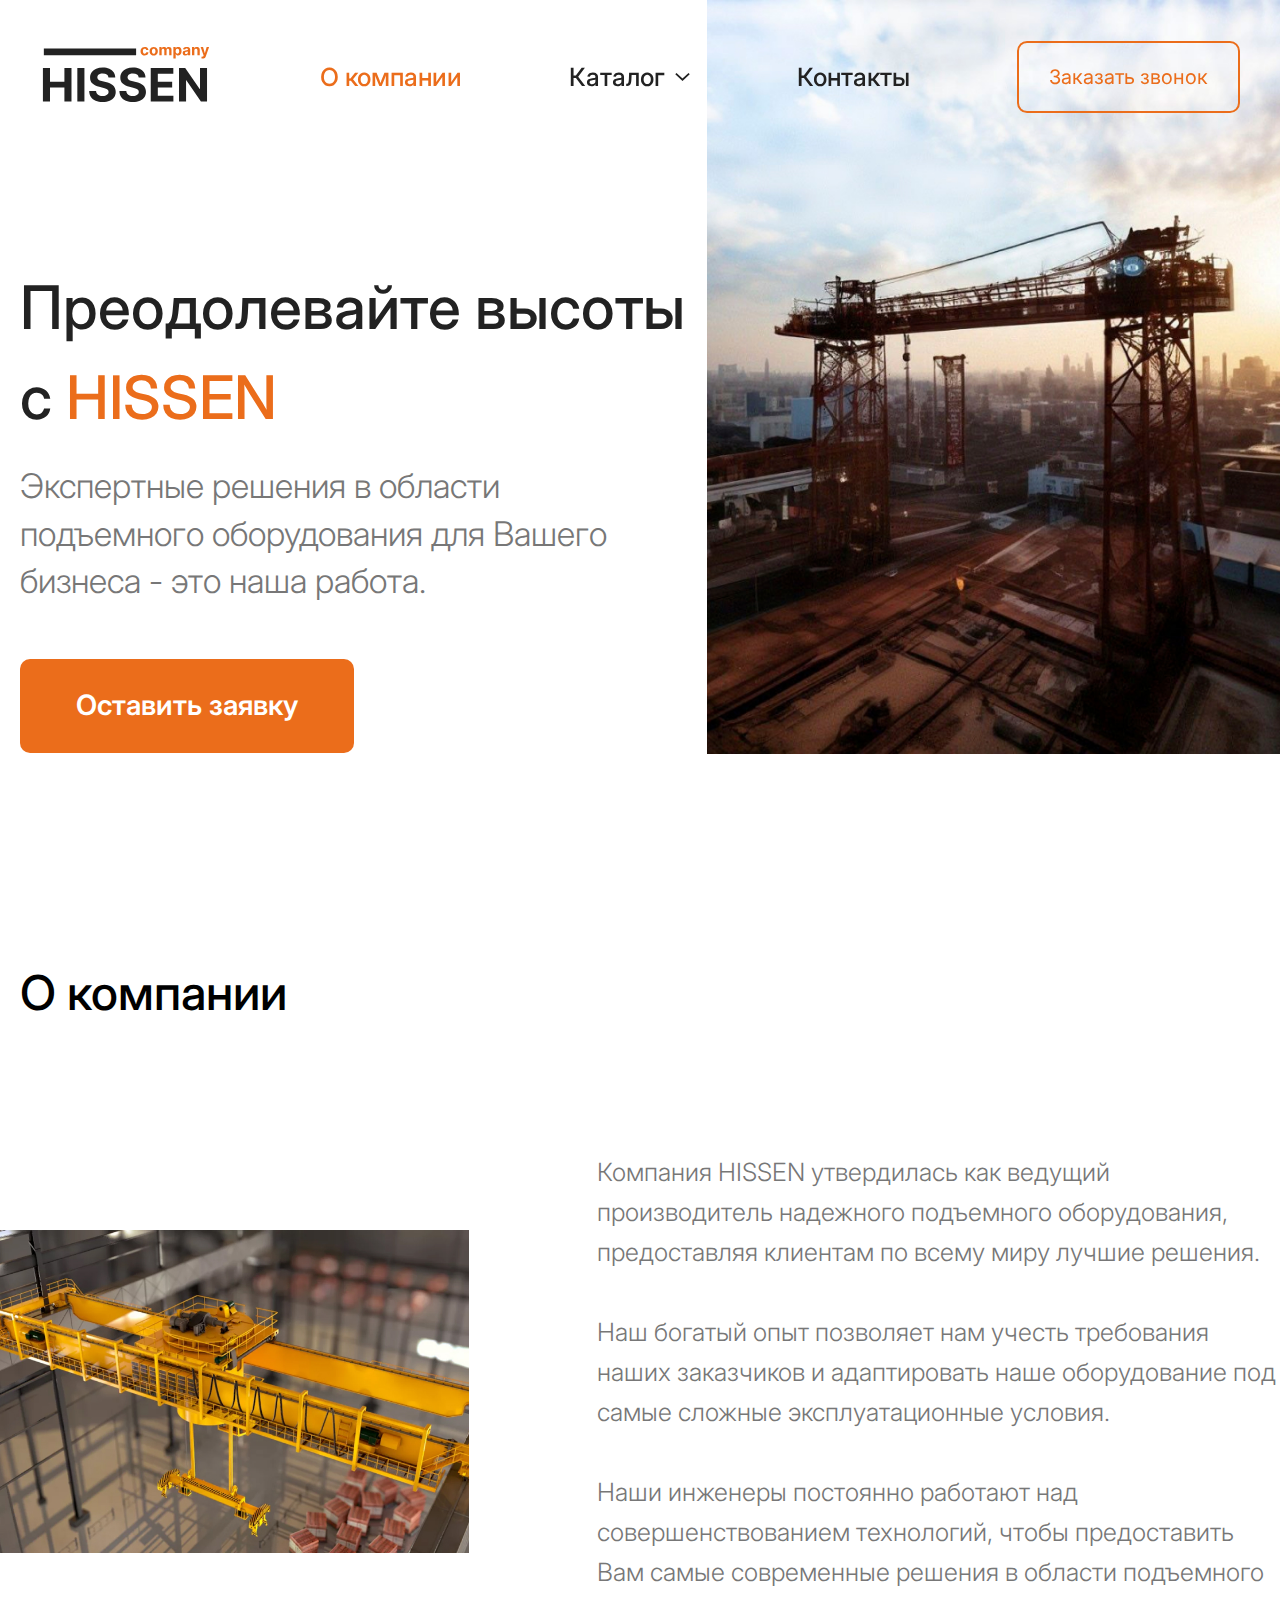
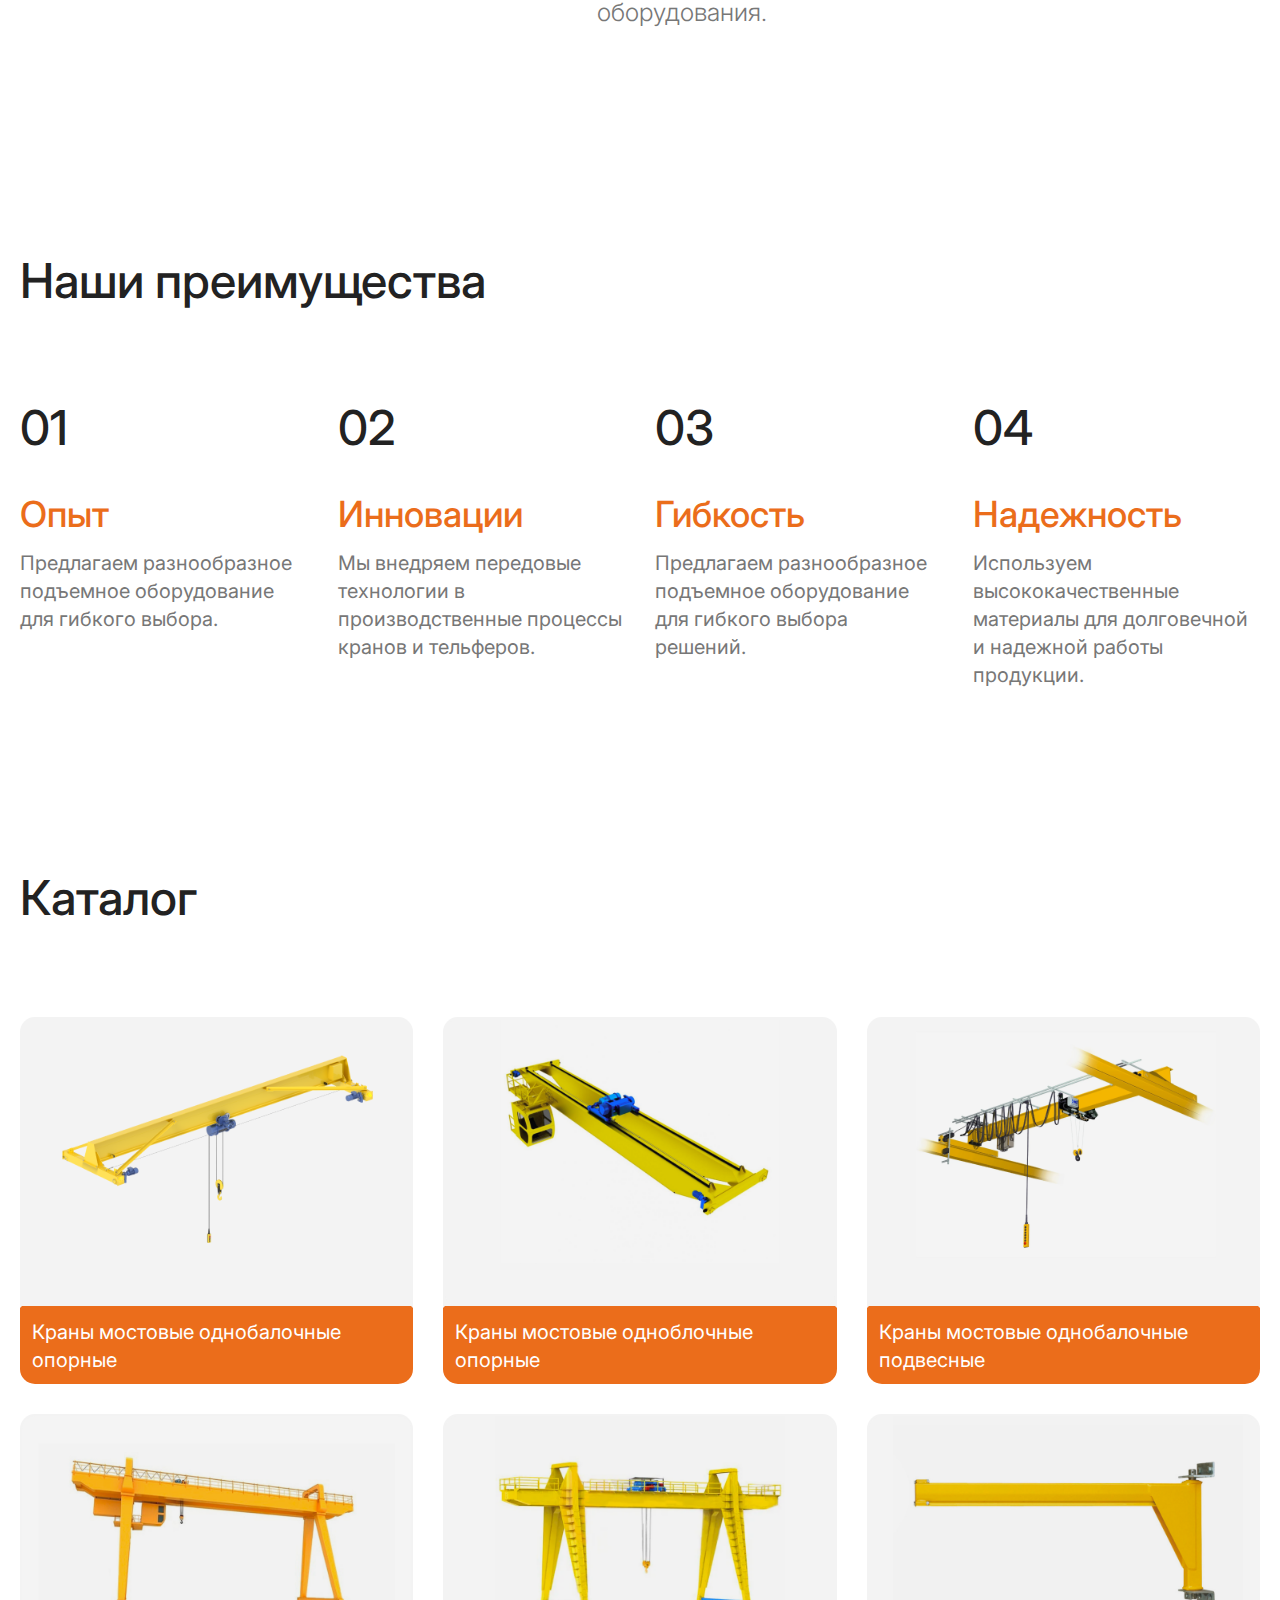
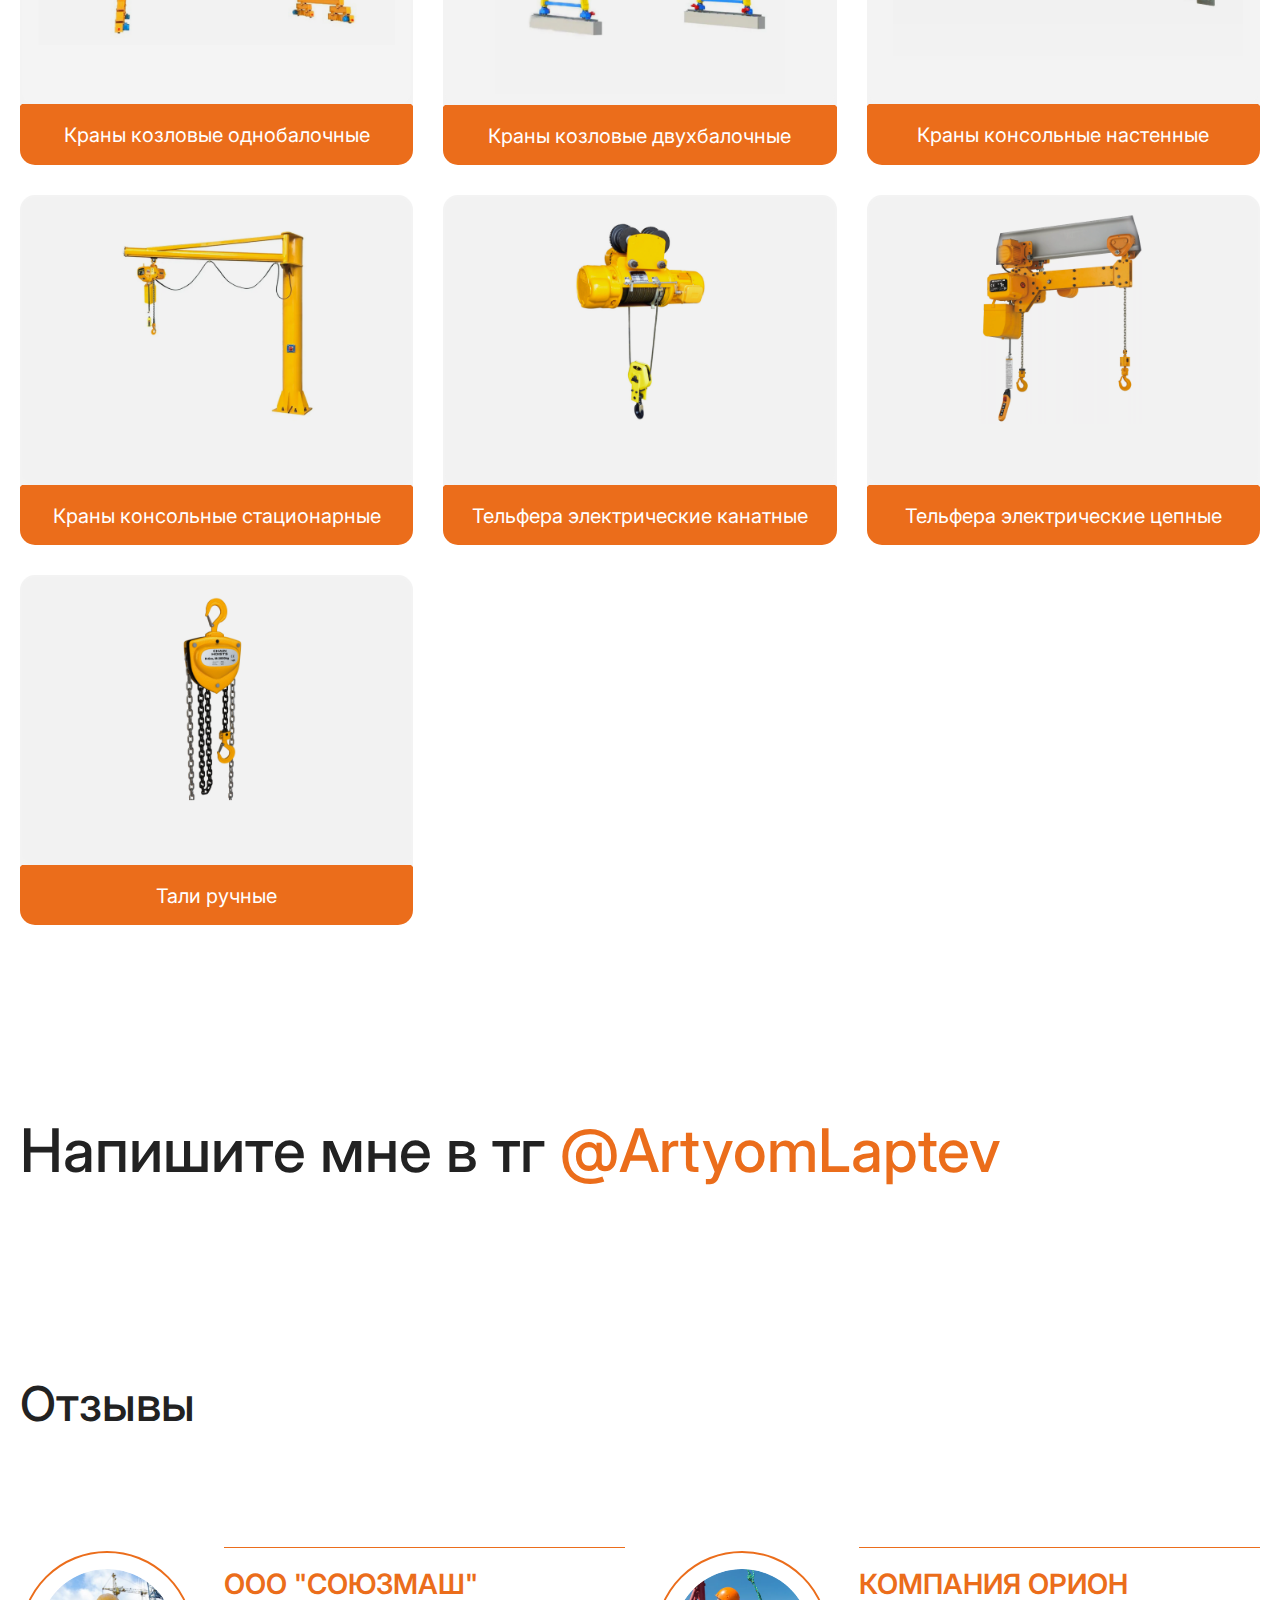
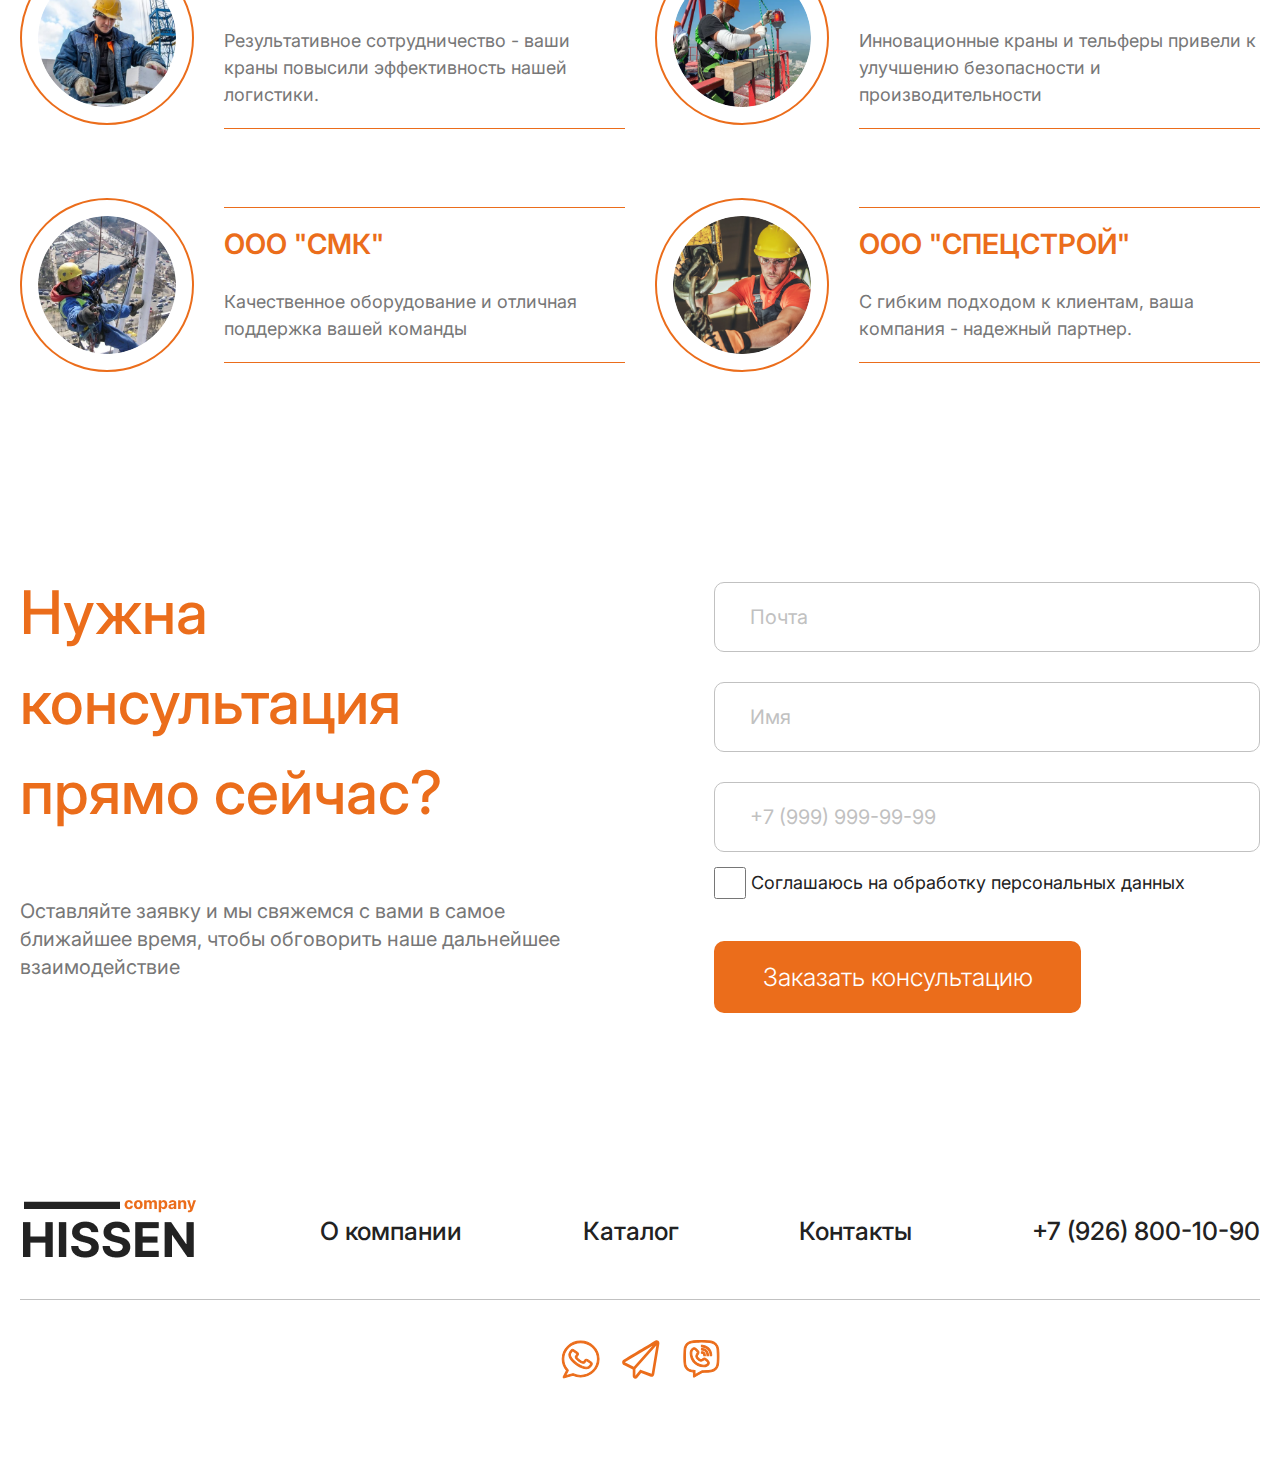
==== commit 0c5b31b6: "v-0.7" ====
--- a/index.html
+++ b/index.html
@@ -9,12 +9,12 @@
 <body>
     <header class="header">
         <div class="header-container container">
-            <div class="header__logo header__logo_pc"><a href="/cran/index.html"><img src="./image/logo/logo.svg" alt=""></a></div>
+            <div class="header__logo header__logo_pc"><a href="./index.html"><img src="./image/logo/logo.svg" alt=""></a></div>
             <div class="menu__list">
                 <ul class="navbar">
-                    <li><a class="menu__link text_active" href="/cran/index.html">О компании</a></li>
+                    <li><a class="menu__link text_active" href="./index.html">О компании</a></li>
                     <li>
-                        <a href="/cran/catalog.html" class="menu__link">Каталог</a>
+                        <a href="./catalog.html" class="menu__link">Каталог</a>
                         <span class="menu__arrow">
                             <svg width="17" height="10" viewBox="0 0 17 10" fill="none" xmlns="http://www.w3.org/2000/svg">
                                 <path d="M1 1.10422L8.5 8.10422L16 1.10422" stroke-width="2"/>
@@ -23,53 +23,53 @@
                         <div class="menu__sub-list-container">
                             <ul class="menu__sub-list">
                                 <li>
-                                    <a href="#" class="menu__sab-link">Краны мостовые</a>
-                                </li>
-                                <li>
-                                    <a href="#" class="menu__sab-link">Краны козловые</a>
-                                </li>
-                                <li>
-                                    <a href="#" class="menu__sab-link">Краны консольные</a>
-                                </li>
-                                <li>
-                                    <a href="#" class="menu__sab-link">Тельферы</a>
+                                    <a href="./catalog/krany-mostovye.html" class="menu__sab-link">Краны мостовые</a>
+                                </li>
+                                <li>
+                                    <a href="./catalog/krany-kozlovye.html" class="menu__sab-link">Краны козловые</a>
+                                </li>
+                                <li>
+                                    <a href="./catalog/krany-konsolnye.html" class="menu__sab-link">Краны консольные</a>
+                                </li>
+                                <li>
+                                    <a href="./catalog/telfery.html" class="menu__sab-link">Тельферы</a>
                                 </li>
                             </ul>
                         </div>
                     </li>
-                    <li><a class="menu__link" href="#">Контакты</a></li>
+                    <li><a class="menu__link" href="./contacts.html">Контакты</a></li>
                 </ul>
             </div>
-            <a class="header__button header__button_pc">Заказать звонок</a>
+            <a class="header__button header__button_pc" href="#form">Заказать звонок</a>
             <div class="hamburger-menu">
                 <input id="menu__toggle" type="checkbox">
                 <label class="menu__btn" for="menu__toggle">
                 <span></span>
                 </label>
                 <ul class="menu__box">
-                    <li><a class="menu__item" href="#">О компании</a></li>
+                    <li><a class="menu__item" href="./index.html">О компании</a></li>
                     <li>
                         <div class="menu__box-arrow">
-                            <a href="#" class="menu__item">Каталог</a>
+                            <a href="./catalog.html" class="menu__item">Каталог</a>
                             <span class="menu__arrow"><img src="./image/arrow.svg" alt="arrow"></span>
                         </div>
                         <ul class="menu__sub-list">
                             <li>
-                                <a href="#" class="menu__sab-link">Краны мостовые</a>
-                            </li>
-                            <li>
-                                <a href="#" class="menu__sab-link">Краны козловые</a>
-                            </li>
-                            <li>
-                                <a href="#" class="menu__sab-link">Краны консольные</a>
-                            </li>
-                            <li>
-                                <a href="#" class="menu__sab-link">Тельферы</a>
+                                <a href="./catalog/krany-mostovye.html" class="menu__sab-link">Краны мостовые</a>
+                            </li>
+                            <li>
+                                <a href="./catalog/krany-kozlovye.html" class="menu__sab-link">Краны козловые</a>
+                            </li>
+                            <li>
+                                <a href="./catalog/krany-konsolnye.html" class="menu__sab-link">Краны консольные</a>
+                            </li>
+                            <li>
+                                <a href="./catalog/telfery.html" class="menu__sab-link">Тельферы</a>
                             </li>
                         </ul>
                     </li>
-                    <li><a class="menu__item" href="#">Контакты</a></li>
-                    <li><a class="header__button menu__item">Заказать звонок</a></li>
+                    <li><a class="menu__item" href="./contacts.html">Контакты</a></li>
+                    <li><a class="header__button header__button_touch menu__item" href="#form">Заказать звонок</a></li>
                 </ul>
             </div>
         </div>
@@ -79,7 +79,7 @@
             <div class="head__body">
                 <div class="head__title"><h1>Преодолевайте высоты с <span>HISSEN</span></h1></div>
                 <div class="head__text"><p>Экспертные решения в области подъемного оборудования для Вашего бизнеса - это наша работа.</p></div>
-                <a href="#" class="head__button"><h4>Оставить заявку</h4></a>
+                <a href="#form" class="head__button"><h4>Оставить заявку</h4></a>
             </div>
             <div class="head__img"><img src="./image/head/кран.jpg" alt=""></div>
         </div>
@@ -138,67 +138,72 @@
         <div class="container">
             <div class="catalog__title"><h2>Каталог</h2></div>
             <div class="catalog__body">
-                <div class="block-catalog" onclick="location.href='#';">
+                <div class="block-catalog" onclick="location.href='./catalog/krany-mostovye.html';">
                     <div class="block-catalog__img"><img src="./image/catalog/мостовой одноблочный опорный.png" alt=""></div>
                     <div class="block-catalog__body">
                         <div class="block-catalog__text"><p>Краны мостовые однобалочные опорные</p></div>
                     </div>
                 </div>
-                <div class="block-catalog" onclick="location.href='#';">
+                <div class="block-catalog" onclick="location.href='./catalog/krany-mostovye.html';">
                     <div class="block-catalog__img"><img src="./image/catalog/мостовой двухбалочный опорный.png" alt=""></div>
                     <div class="block-catalog__body">
                         <div class="block-catalog__text"><p>Краны мостовые одноблочные опорные</p></div>
                     </div>
                 </div>
-                <div class="block-catalog" onclick="location.href='#';">
+                <div class="block-catalog" onclick="location.href='./catalog/krany-mostovye.html';">
                     <div class="block-catalog__img"><img src="./image/catalog/мостовые однобалочные подвесные.png" alt=""></div>
                     <div class="block-catalog__body">
                         <div class="block-catalog__text"><p>Краны мостовые однобалочные подвесные</p></div>
                     </div>
                 </div>
-                <div class="block-catalog" onclick="location.href='#';">
+                <div class="block-catalog" onclick="location.href='./catalog/krany-kozlovye.html';">
                     <div class="block-catalog__img"><img src="./image/catalog/козловой однобалочный.png" alt=""></div>
                     <div class="block-catalog__body">
                         <div class="block-catalog__text"><p>Краны козловые однобалочные</p></div>
                     </div>
                 </div>
-                <div class="block-catalog" onclick="location.href='#';">
+                <div class="block-catalog" onclick="location.href='./catalog/krany-kozlovye.html';">
                     <div class="block-catalog__img"><img src="./image/catalog/козловой двухбалочный.png" alt=""></div>
                     <div class="block-catalog__body">
                         <div class="block-catalog__text"><p>Краны козловые двухбалочные</p></div>
                     </div>
                 </div>
-                <div class="block-catalog" onclick="location.href='#';">
+                <div class="block-catalog" onclick="location.href='./catalog/krany-konsolnye.html';">
                     <div class="block-catalog__img"><img src="./image/catalog/консольные настенные.png" alt=""></div>
                     <div class="block-catalog__body">
                         <div class="block-catalog__text"><p>Краны консольные настенные</p></div>
                     </div>
                 </div>
-                <div class="block-catalog" onclick="location.href='#';">
+                <div class="block-catalog" onclick="location.href='./catalog/krany-konsolnye.html';">
                     <div class="block-catalog__img"><img src="./image/catalog/консольный стационарный.png" alt=""></div>
                     <div class="block-catalog__body">
                         <div class="block-catalog__text"><p>Краны консольные стационарные</p></div>
                     </div>
                 </div>
-                <div class="block-catalog" onclick="location.href='#';">
+                <div class="block-catalog" onclick="location.href='./catalog/telfery.html';">
                     <div class="block-catalog__img"><img src="./image/catalog/Тельфер электрический катный.png" alt=""></div>
                     <div class="block-catalog__body">
                         <div class="block-catalog__text"><p>Тельфера электрические канатные</p></div>
                     </div>
                 </div>
-                <div class="block-catalog" onclick="location.href='#';">
+                <div class="block-catalog" onclick="location.href='./catalog/telfery.html';">
                     <div class="block-catalog__img"><img src="./image/catalog/тельфер электрический цепной.png" alt=""></div>
                     <div class="block-catalog__body">
                         <div class="block-catalog__text"><p>Тельфера электрические цепные</p></div>
                     </div>
                 </div>
-                <div class="block-catalog" onclick="location.href='#';">
+                <div class="block-catalog" onclick="location.href='./catalog/telfery.html';">
                     <div class="block-catalog__img"><img src="./image/catalog/тали ручной.png" alt=""></div>
                     <div class="block-catalog__body">
                         <div class="block-catalog__text"><p>Тали ручные</p></div>
                     </div>
                 </div>
             </div>
+        </div>
+    </div>
+    <div class="mytg">
+        <div class="container">
+            <div class="mytg__title">Напишите мне в тг <a href="https://t.me/ArtyomLaptev" target="_blank">@ArtyomLaptev</a></div>
         </div>
     </div>
     <div class="feedback">
@@ -236,7 +241,7 @@
             </div>
         </div>
     </div>
-    <div class="form">
+    <div class="form" id="form">
         <div class="container">
             <div class="form__text-block">
                 <div class="form__title"><h2>Нужна консультация прямо сейчас?</h2></div>
@@ -260,12 +265,12 @@
                 <div class="footer__logo"><a href="#"><img src="./image/logo/logo.png" alt=""></a></div>
                 <div class="menu__list">
                     <ul class="navbar">
-                        <li><a class="menu__link" href="#">О компании</a></li>
-                        <li><a class="menu__link" href="#">Каталог</a></li>
-                        <li><a class="menu__link" href="#">Контакты</a></li>
+                        <li><a class="menu__link" href="./index.html">О компании</a></li>
+                        <li><a class="menu__link" href="./catalog.html">Каталог</a></li>
+                        <li><a class="menu__link" href="./contacts.html">Контакты</a></li>
                     </ul>
                 </div>
-                <a href="#" class="footer__phone">+7 (926) 800-10-90</a>
+                <a href="tel:+79268001090" class="footer__phone">+7 (926) 800-10-90</a>
             </div>
             <div class="footer-messenger">
                 <div class="footer-messenger__whatsapp"><a href="#"><img src="./image/footer/whatsapp.svg" alt=""></a></div>
@@ -276,4 +281,4 @@
     </footer>
     <script src="./js/script.js"></script>
 </body>
-</html>
+</html>--- a/css/style.css
+++ b/css/style.css
@@ -73,6 +73,10 @@
 }
 
 /*--------------------*/
+html {
+  scroll-behavior: smooth;
+}
+
 body {
   font-family: "Inter", sans-serif;
   font-optical-sizing: auto;
@@ -84,26 +88,26 @@
   margin: 0 auto;
 }
 
-.form .container .form__text-block .form__title, .head .container .head__body .head__title {
+.mytg .container .mytg__title, .form .container .form__text-block .form__title, .head .container .head__body .head__title {
   font-size: 60px;
   font-weight: 500;
   line-height: 90px;
 }
 @media (max-width: 510px) {
-  .form .container .form__text-block .form__title, .head .container .head__body .head__title {
+  .mytg .container .mytg__title, .form .container .form__text-block .form__title, .head .container .head__body .head__title {
     font-size: 40px;
     font-weight: 500;
     line-height: 57.6px;
   }
 }
 
-.pages_catalog .container .pages-catalog__title, .feedback .container .feedback__title, .catalog .container .catalog__title, .advantage .container .advantage__body .block-advantage .block-advantage__number, .advantage .container .advantage__title, .about .container .about__title {
+.contacts .container .contacts__title, .pages_catalog .container .pages-catalog__title, .feedback .container .feedback__title, .catalog .container .catalog__title, .advantage .container .advantage__body .block-advantage .block-advantage__number, .advantage .container .advantage__title, .about .container .about__title {
   font-size: 48px;
   font-weight: 500;
   line-height: 57.6px;
 }
 @media (max-width: 510px) {
-  .pages_catalog .container .pages-catalog__title, .feedback .container .feedback__title, .catalog .container .catalog__title, .advantage .container .advantage__body .block-advantage .block-advantage__number, .advantage .container .advantage__title, .about .container .about__title {
+  .contacts .container .contacts__title, .pages_catalog .container .pages-catalog__title, .feedback .container .feedback__title, .catalog .container .catalog__title, .advantage .container .advantage__body .block-advantage .block-advantage__number, .advantage .container .advantage__title, .about .container .about__title {
     font-size: 38px;
     font-weight: 500;
     line-height: 54px;
@@ -199,13 +203,13 @@
   }
 }
 
-.pages_catalog .container .pages-catalog__body .pages-catalog-block__body .pages-catalog-block__text, .form .container .form-main .form-main__chekbox-personal .form-main__text, .feedback .container .feedback__body .feedback-block .feedback-block__body .feedback-block__text {
+.contacts .container .contacts__body .contacts__main .contacts-connection .contacts-connection__text, .contacts .container .contacts__body .contacts__main .contacts__text, .pages_catalog .container .pages-catalog__body .pages-catalog-block__body .pages-catalog-block__text, .form .container .form-main .form-main__chekbox-personal .form-main__text, .feedback .container .feedback__body .feedback-block .feedback-block__body .feedback-block__text {
   font-size: 18px;
   font-weight: 400;
   line-height: 27px;
 }
 @media (max-width: 510px) {
-  .pages_catalog .container .pages-catalog__body .pages-catalog-block__body .pages-catalog-block__text, .form .container .form-main .form-main__chekbox-personal .form-main__text, .feedback .container .feedback__body .feedback-block .feedback-block__body .feedback-block__text {
+  .contacts .container .contacts__body .contacts__main .contacts-connection .contacts-connection__text, .contacts .container .contacts__body .contacts__main .contacts__text, .pages_catalog .container .pages-catalog__body .pages-catalog-block__body .pages-catalog-block__text, .form .container .form-main .form-main__chekbox-personal .form-main__text, .feedback .container .feedback__body .feedback-block .feedback-block__body .feedback-block__text {
     font-size: 16px;
     font-weight: 400;
     line-height: 26px;
@@ -758,7 +762,7 @@
 }
 
 .feedback {
-  margin: 0 20px 180px 20px;
+  margin: 0 20px 0px 20px;
 }
 .feedback .container .feedback__title {
   color: #222;
@@ -823,6 +827,7 @@
 
 .form {
   margin: 0 20px 180px 20px;
+  padding-top: 180px;
 }
 .form .container {
   display: flex;
@@ -985,7 +990,6 @@
 .pages_catalog {
   padding-top: 213px;
   margin: 0 20px;
-  padding-bottom: 90px;
 }
 .pages_catalog .container .pages-catalog__title {
   color: #222;
@@ -1046,4 +1050,72 @@
 }
 .pages_catalog .container .pages-catalog__body .pages-catalog-block__body .pages-catalog-block__text p {
   margin: 20px 0;
+}
+
+.contacts {
+  margin: 0 20px;
+  padding-top: 213px;
+}
+.contacts .container .contacts__title {
+  color: #222;
+  margin-bottom: 90px;
+}
+.contacts .container .contacts__body {
+  display: flex;
+}
+@media (max-width: 900px) {
+  .contacts .container .contacts__body {
+    flex-direction: column;
+  }
+}
+.contacts .container .contacts__body .contacts__main {
+  margin-right: 95px;
+  width: 50%;
+}
+@media (max-width: 900px) {
+  .contacts .container .contacts__body .contacts__main {
+    width: 100%;
+    margin: 0;
+  }
+}
+.contacts .container .contacts__body .contacts__main .contacts__text {
+  color: #777;
+  margin-bottom: 50px;
+}
+.contacts .container .contacts__body .contacts__main .contacts-connection .contacts-connection__block {
+  display: flex;
+  margin-bottom: 38px;
+  align-items: center;
+}
+.contacts .container .contacts__body .contacts__main .contacts-connection .contacts-connection__block a:hover {
+  color: #EB6D1B;
+}
+.contacts .container .contacts__body .contacts__main .contacts-connection .contacts-connection__img {
+  margin-right: 30px;
+}
+.contacts .container .contacts__body .contacts__main .contacts-connection .contacts-connection__text {
+  color: #222;
+  transition: 0.1s ease-in-out;
+}
+.contacts .container .contacts__body .contacts__card {
+  width: 50%;
+}
+.contacts .container .contacts__body .contacts__card iframe {
+  border-radius: 20px;
+  width: 100%;
+}
+@media (max-width: 900px) {
+  .contacts .container .contacts__body .contacts__card {
+    width: 100%;
+  }
+}
+
+.mytg {
+  margin: 180px 20px;
+}
+.mytg .container .mytg__title {
+  color: #222;
+}
+.mytg .container .mytg__title a {
+  color: #EB6D1B;
 }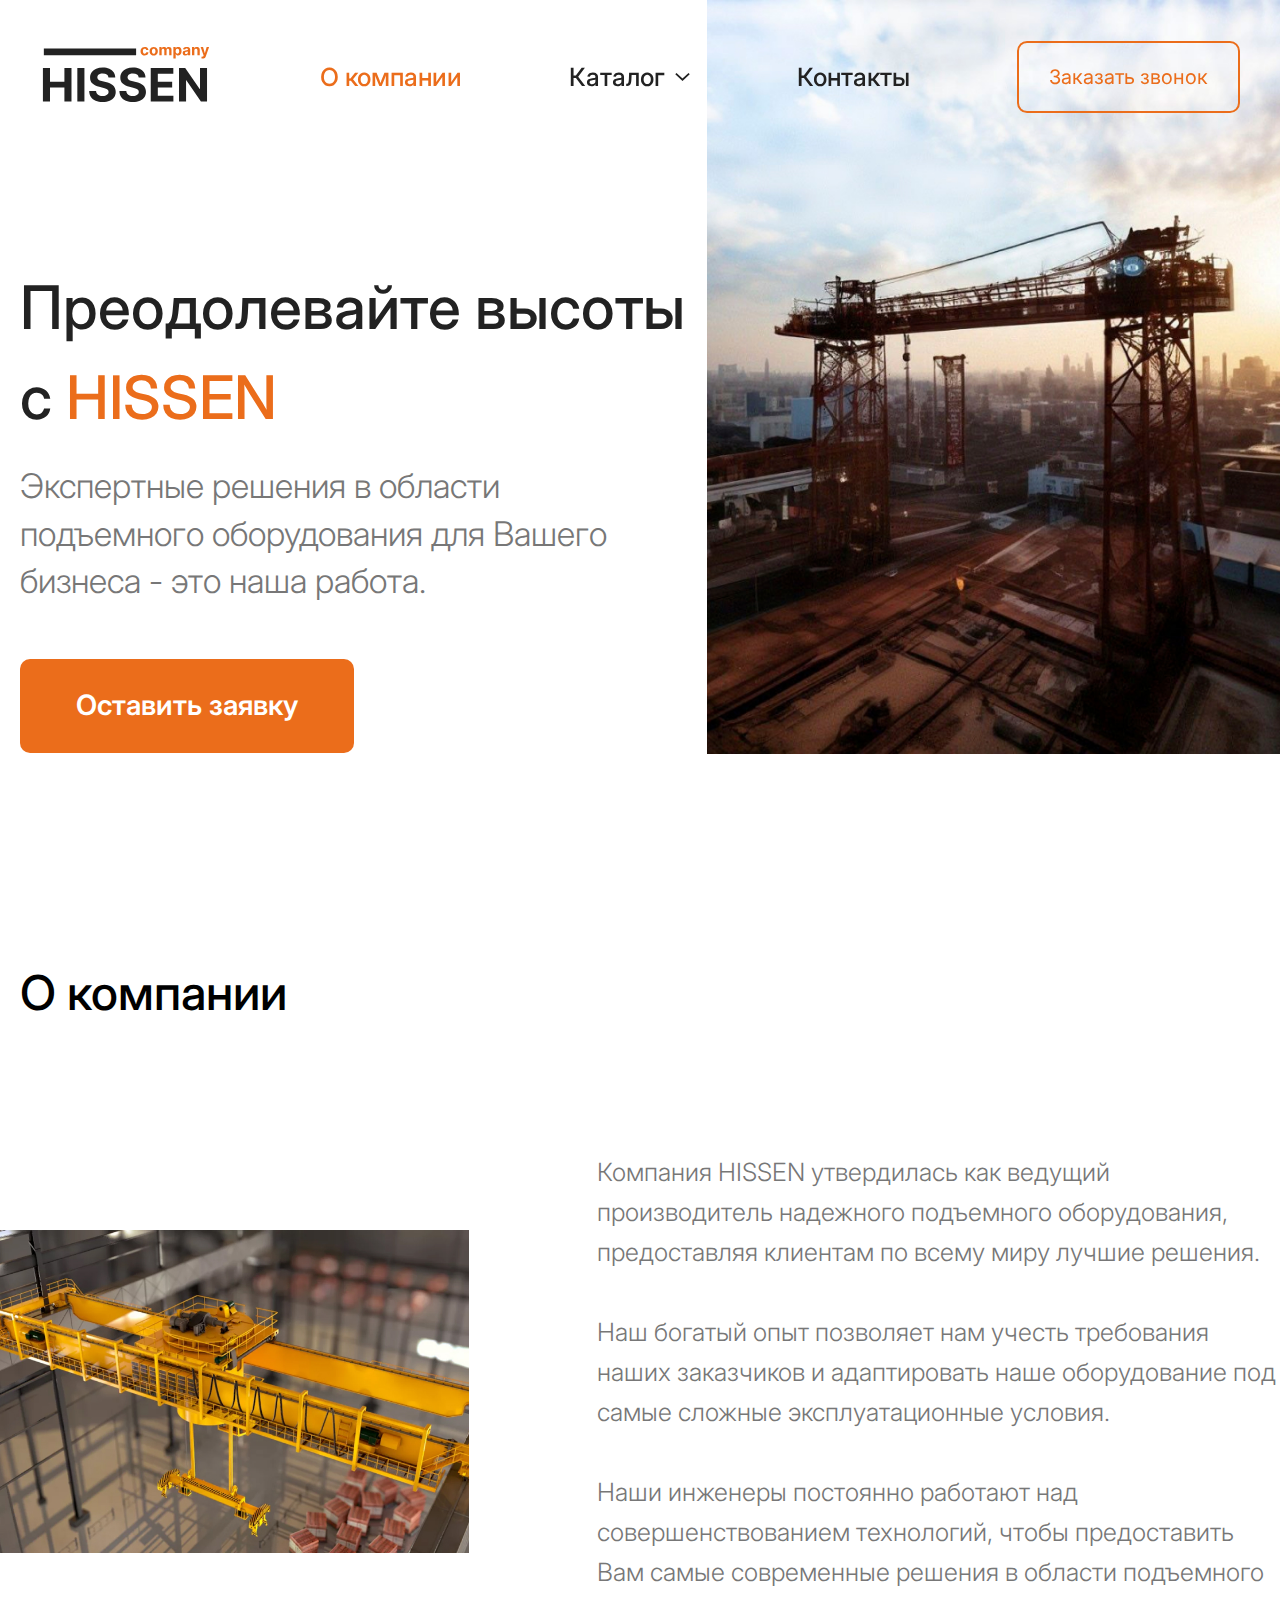
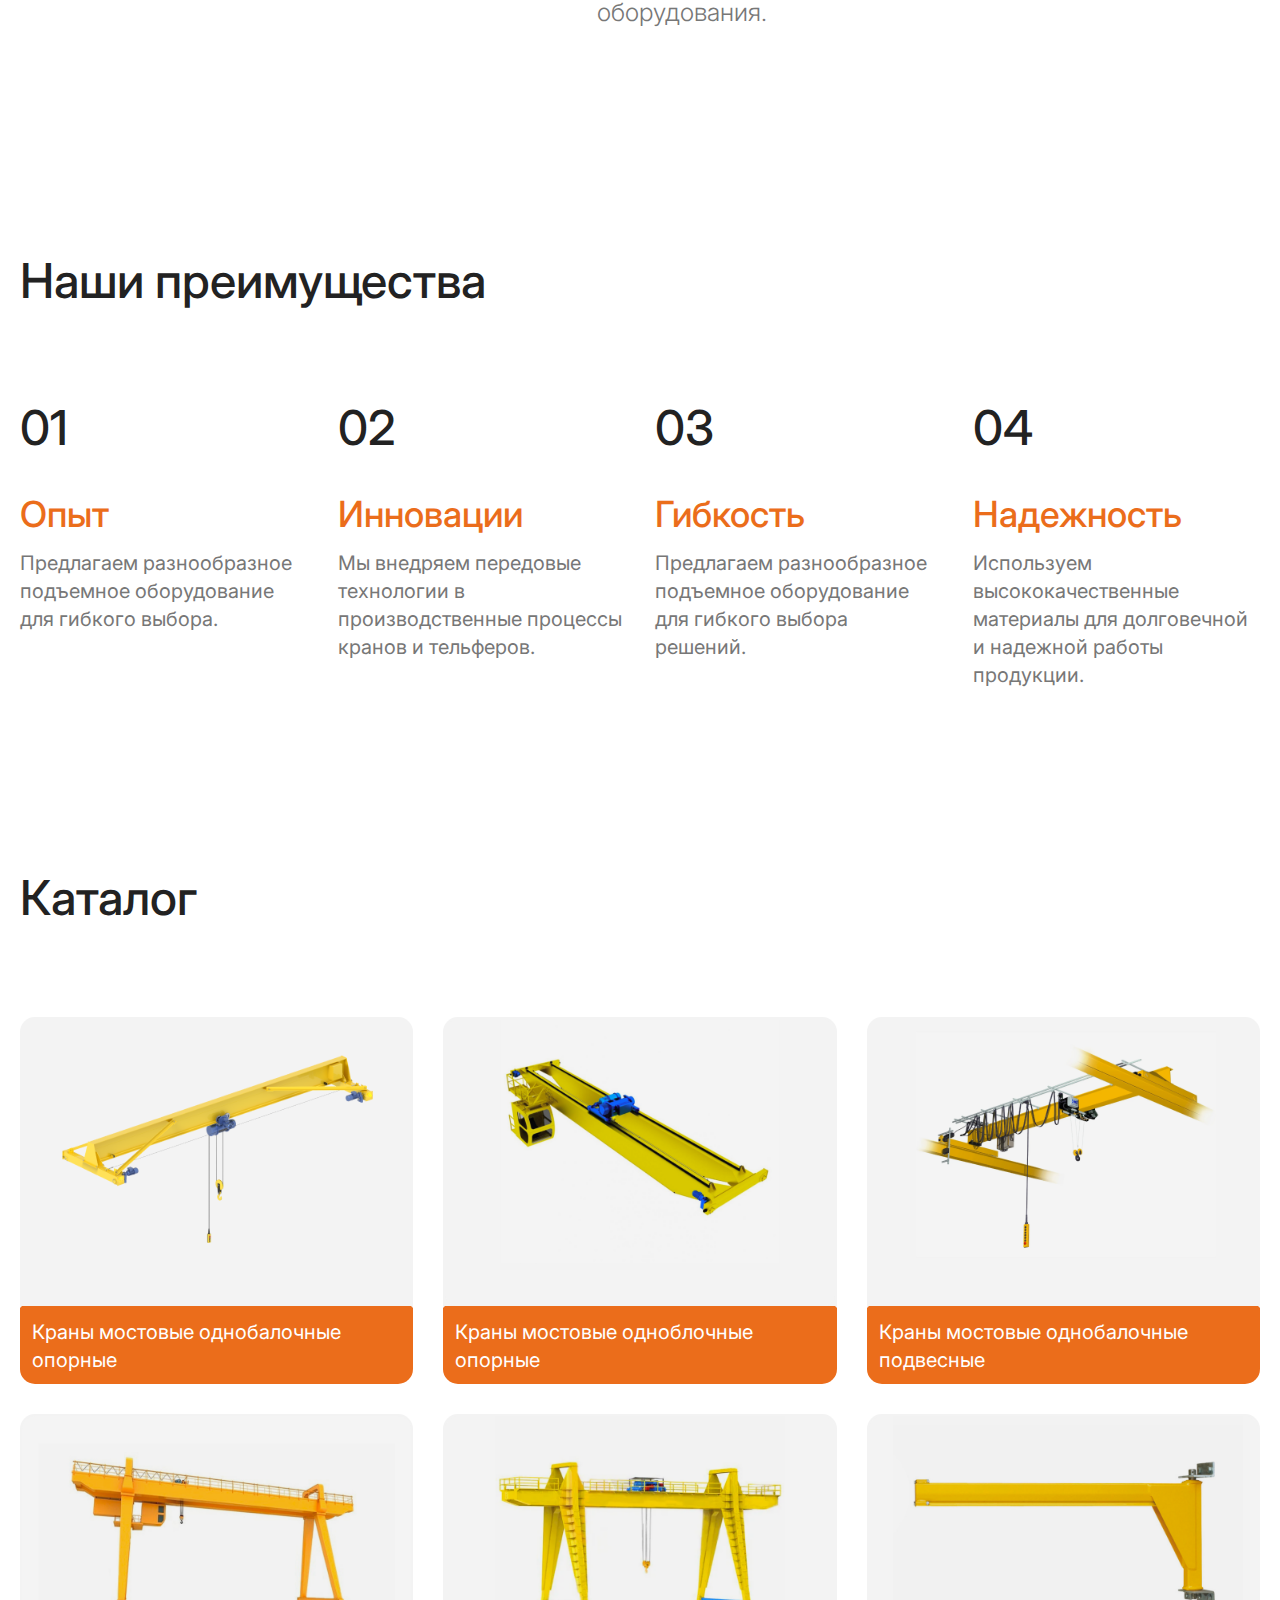
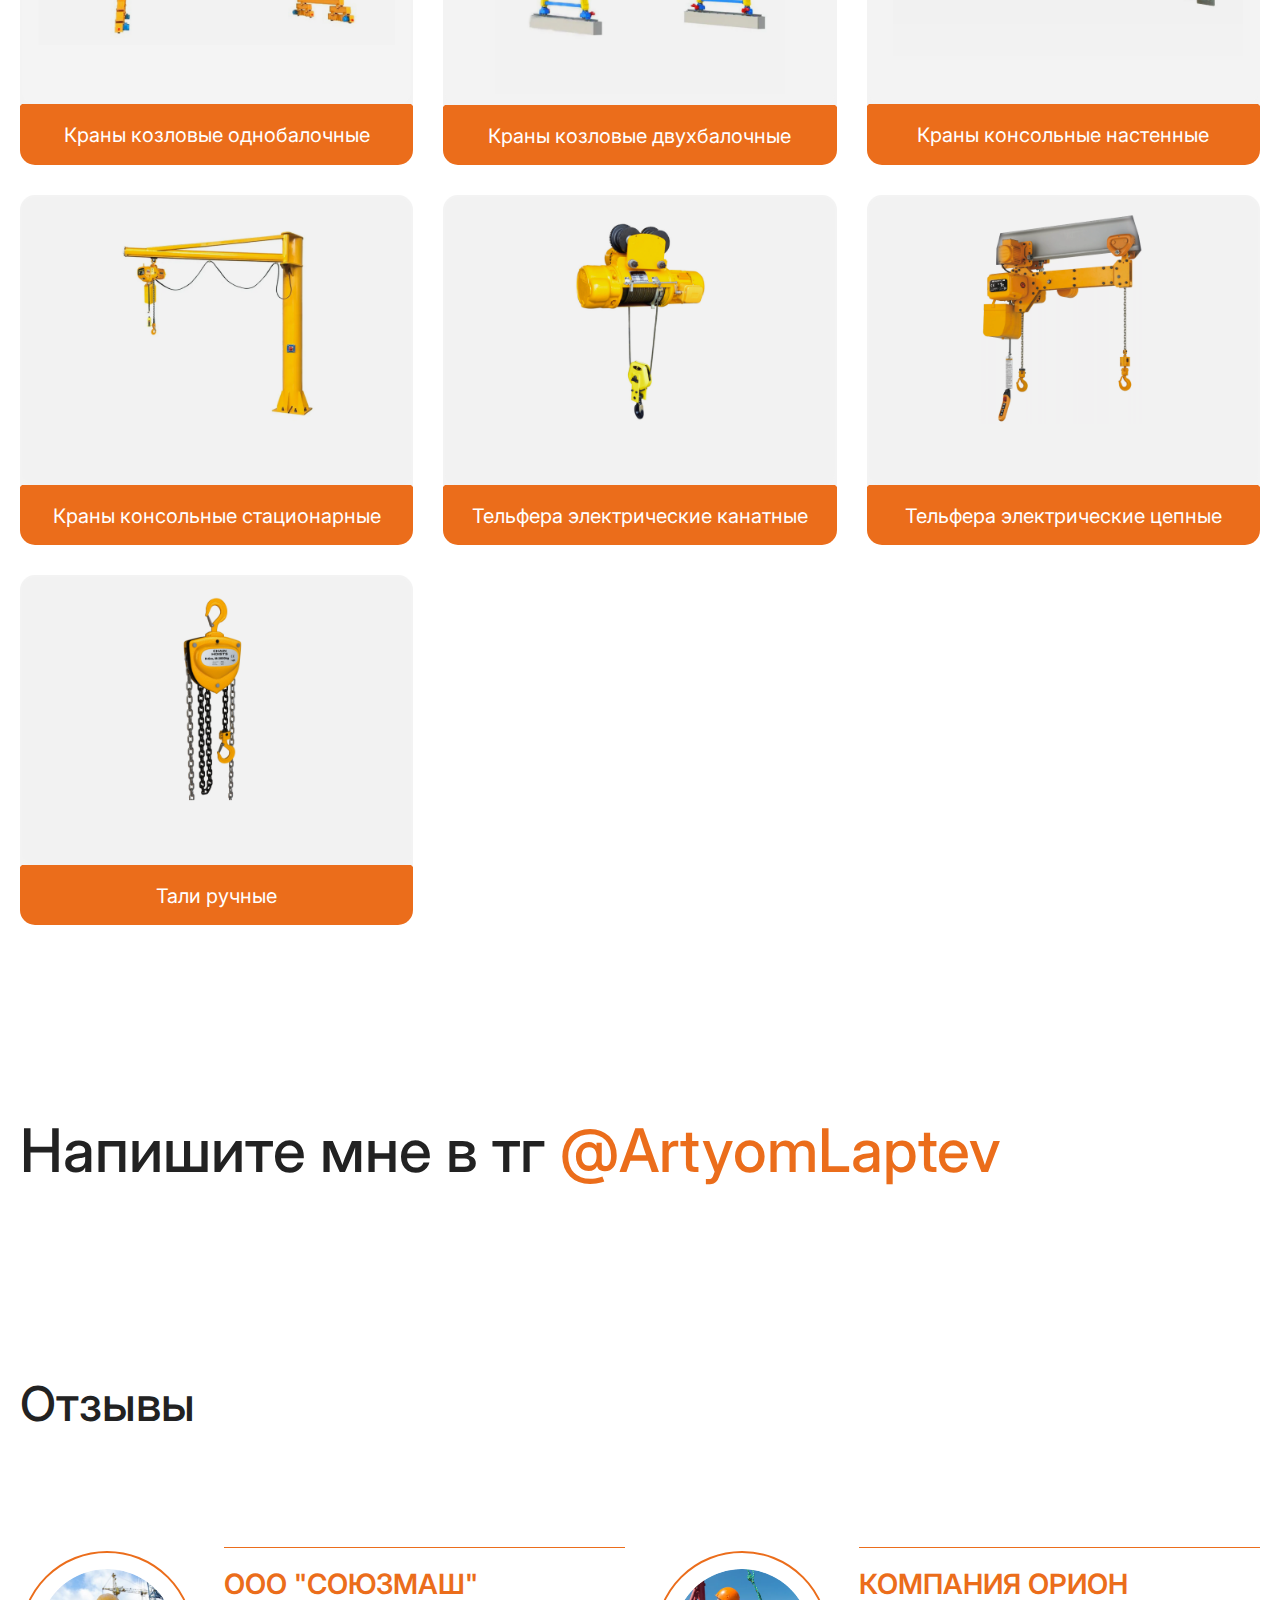
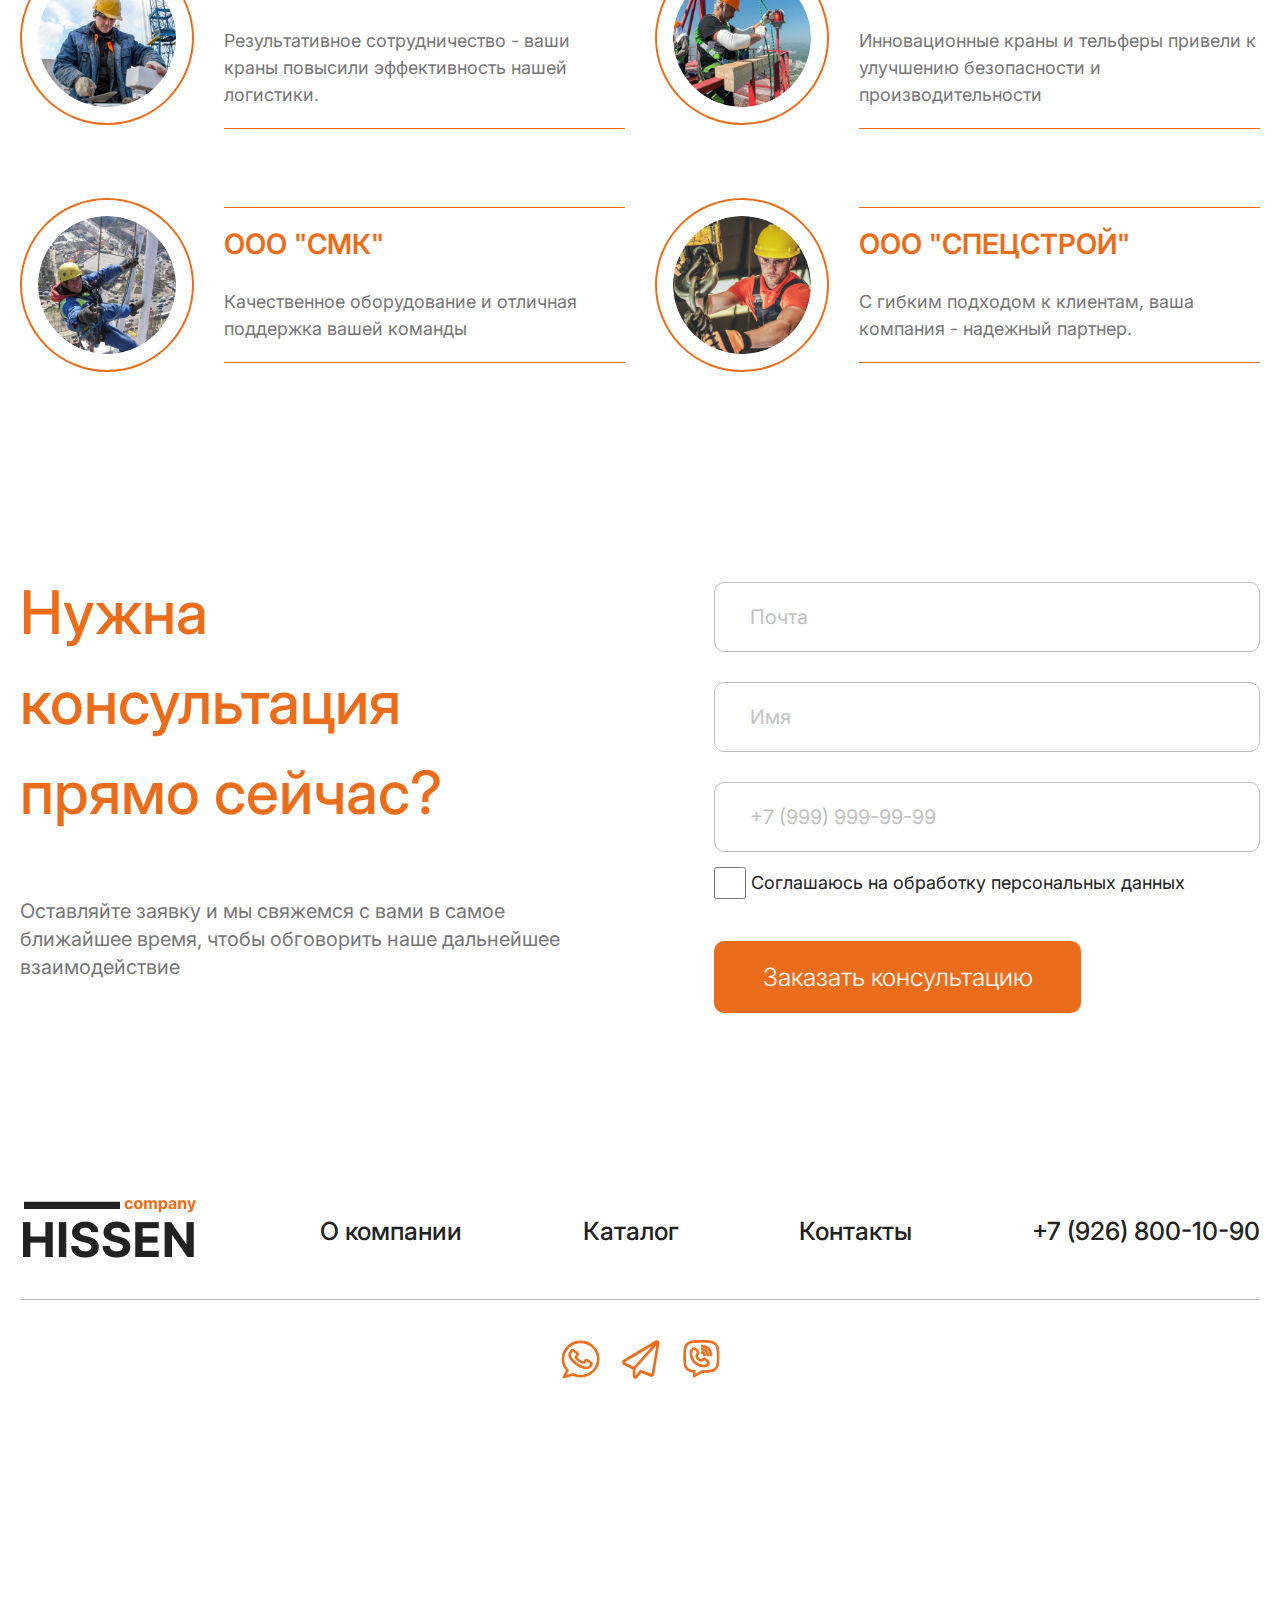
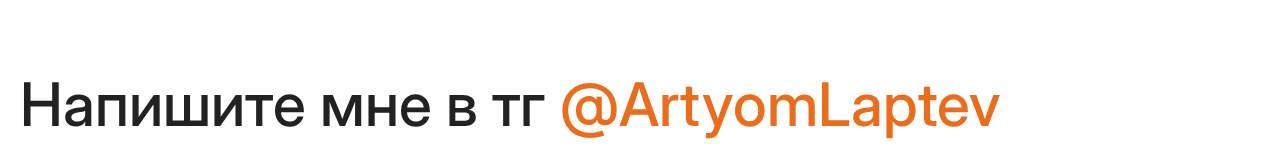
==== commit 8312f5c8: "v-7.2" ====
--- a/index.html
+++ b/index.html
@@ -47,7 +47,7 @@
                 <span></span>
                 </label>
                 <ul class="menu__box">
-                    <li><a class="menu__item" href="./index.html">О компании</a></li>
+                    <li><a class="menu__item text_active" href="./index.html">О компании</a></li>
                     <li>
                         <div class="menu__box-arrow">
                             <a href="./catalog.html" class="menu__item">Каталог</a>
@@ -262,7 +262,7 @@
     <footer class="footer">
         <div class="container">
             <div class="footer__main">
-                <div class="footer__logo"><a href="#"><img src="./image/logo/logo.png" alt=""></a></div>
+                <div class="footer__logo"><a href="./index.html"><img src="./image/logo/logo.png" alt=""></a></div>
                 <div class="menu__list">
                     <ul class="navbar">
                         <li><a class="menu__link" href="./index.html">О компании</a></li>
@@ -279,6 +279,11 @@
             </div>
         </div>
     </footer>
+    <div class="mytg">
+        <div class="container">
+            <div class="mytg__title">Напишите мне в тг <a href="https://t.me/ArtyomLaptev" target="_blank">@ArtyomLaptev</a></div>
+        </div>
+    </div>
     <script src="./js/script.js"></script>
 </body>
 </html>